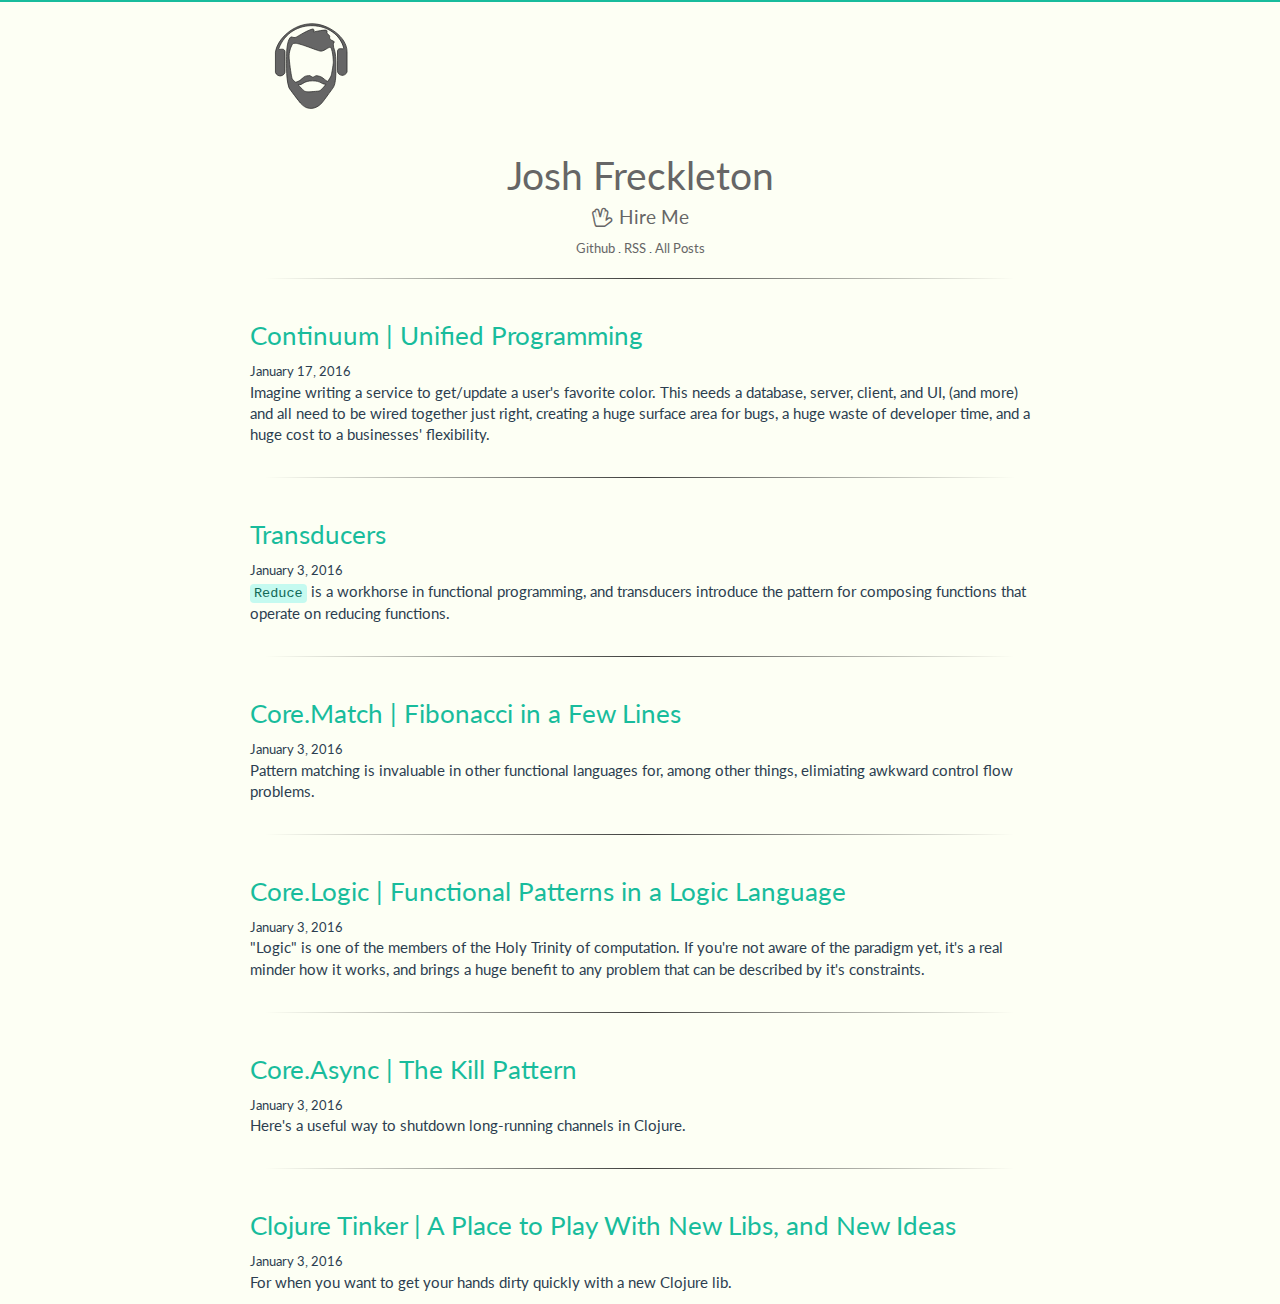
==== index.html @ 860379f9 "based on commit: 589184b" ====
<?xml version="1.0" encoding="UTF-8" ?>
<!DOCTYPE html PUBLIC "-//W3C//DTD XHTML 1.0 Strict//EN" "http://www.w3.org/TR/xhtml1/DTD/xhtml1-strict.dtd">
<html xmlns="http://www.w3.org/1999/xhtml" xml:lang="en" lang="en">
    <head>
        <meta http-equiv="Content-Type" content="text/html; charset=UTF-8" />
        <title>Home | The Gentleman Programmer</title>
        <link rel="shortcut icon" href="./img/favicon.ico" />

        <!------ Bootstrap ----->
        
        <!-- <link href="https://maxcdn.bootstrapcdn.com/bootstrap/3.3.7/css/bootstrap.min.css"
             rel="stylesheet"
             integrity="sha384-BVYiiSIFeK1dGmJRAkycuHAHRg32OmUcww7on3RYdg4Va+PmSTsz/K68vbdEjh4u"
             crossorigin="anonymous">
             <script src="https://maxcdn.bootstrapcdn.com/bootstrap/3.3.7/js/bootstrap.min.js"
             integrity="sha384-Tc5IQib027qvyjSMfHjOMaLkfuWVxZxUPnCJA7l2mCWNIpG9mGCD8wGNIcPD7Txa"
             crossorigin="anonymous"></script>
           -->
        
        <!-- theme from: https://bootswatch.com/ -->
        <link rel="stylesheet" type="text/css" href="./css/bootstrap.css" />

        
        <!------ FontAwesome ----->
        <link href="https://maxcdn.bootstrapcdn.com/font-awesome/4.7.0/css/font-awesome.min.css" rel="stylesheet" integrity="sha384-wvfXpqpZZVQGK6TAh5PVlGOfQNHSoD2xbE+QkPxCAFlNEevoEH3Sl0sibVcOQVnN" crossorigin="anonymous">

        <!-- My CSS -->
        <link rel="stylesheet" type="text/css" href="./css/syntax.css" />
        <link rel="stylesheet" type="text/css" href="./css/default.css" />

        <!-- Google Analytics -->
        <script>
         (function(i,s,o,g,r,a,m){i['GoogleAnalyticsObject']=r;i[r]=i[r]||function(){
            (i[r].q=i[r].q||[]).push(arguments)},i[r].l=1*new Date();a=s.createElement(o),
                                  m=s.getElementsByTagName(o)[0];a.async=1;a.src=g;m.parentNode.insertBefore(a,m)
         })(window,document,'script','https://www.google-analytics.com/analytics.js','ga');

         ga('create', 'UA-91639900-1', 'auto');
         ga('send', 'pageview');

        </script>
    </head>
    
    <body>

        <div class="banner"></div>
<br />
<div class="container">
    <div class="row">
        <div class="col-xs-8 col-xs-offset-2">

            <!-- NOTE: edit colors directly in the svg's style tag -->
            <a href="./">
                <img class="beard" type="image/svg+xml" src="./img/beard.svg" />
            </a>
        </div>
    </div>
</div>
<br />




        <div class="container">
            <div class="row">
                <div class="col-xs-8 col-xs-offset-2">
                    <div id="content">
                        <h1 class="text-center">
    <a class="head-title head-color" href="./hire">
        Josh Freckleton
    </a>
</h1>

<ul class="no-bullet">
    
    <li>
        <h4 class="text-center">
            <a href="./hire/" class="head-color">
                <i class="fa fa-hand-spock-o"></i>
                Hire Me
            </a>
        </h4>
    </li>
    
</ul>
<small>
    <p class="text-center">
        <a class="head-color" href="https://github.com/freckletonj">Github</a>
        .
        <a class="head-color" href>RSS</a>
        .
        <a class="head-color" href="./archive">All Posts</a>
    </p>
</small>


<ul class="no-bullet">
    
    <hr class="style">
    <li>
        <div class="row">
            <h3>
                <a href="./posts/2016-01-17-continuum/">
                    Continuum | Unified Programming
                </a>
            </h3>
            <small>January 17, 2016</small>
            <p>Imagine writing a service to get/update a user's favorite color. This needs a database, server, client, and UI, (and more) and all need to be wired together just right, creating a huge surface area for bugs, a huge waste of developer time, and a huge cost to a businesses' flexibility.</p>
        </div>
    </li>
    
    <hr class="style">
    <li>
        <div class="row">
            <h3>
                <a href="./posts/2016-01-03-transducers/">
                    Transducers
                </a>
            </h3>
            <small>January  3, 2016</small>
            <p><code>Reduce</code> is a workhorse in functional programming, and transducers introduce the pattern for composing functions that operate on reducing functions.</p>
        </div>
    </li>
    
    <hr class="style">
    <li>
        <div class="row">
            <h3>
                <a href="./posts/2016-01-03-core-match/">
                    Core.Match | Fibonacci in a Few Lines
                </a>
            </h3>
            <small>January  3, 2016</small>
            <p>Pattern matching is invaluable in other functional languages for, among other things, elimiating awkward control flow problems.</p>
        </div>
    </li>
    
    <hr class="style">
    <li>
        <div class="row">
            <h3>
                <a href="./posts/2016-01-03-core-logic-functional-patterns/">
                    Core.Logic | Functional Patterns in a Logic Language
                </a>
            </h3>
            <small>January  3, 2016</small>
            <p>"Logic" is one of the members of the Holy Trinity of computation. If you're not aware of the paradigm yet, it's a real minder how it works, and brings a huge benefit to any problem that can be described by it's constraints.</p>
        </div>
    </li>
    
    <hr class="style">
    <li>
        <div class="row">
            <h3>
                <a href="./posts/2016-01-03-core-async-kill-pattern/">
                    Core.Async | The Kill Pattern
                </a>
            </h3>
            <small>January  3, 2016</small>
            <p>Here's a useful way to shutdown long-running channels in Clojure.</p>
        </div>
    </li>
    
    <hr class="style">
    <li>
        <div class="row">
            <h3>
                <a href="./posts/2016-01-03-clojure-tinker/">
                    Clojure Tinker | A Place to Play With New Libs, and New Ideas
                </a>
            </h3>
            <small>January  3, 2016</small>
            <p>For when you want to get your hands dirty quickly with a new Clojure lib.</p>
        </div>
    </li>
    
</ul>



                    </div>
                </div>
            </div>
        </div>

    </body>
</html>
---- css/syntax.css ----
table.sourceCode, tr.sourceCode, td.lineNumbers, td.sourceCode, table.sourceCode pre{margin:0;padding:0;border:0;vertical-align:baseline;border:none}td.lineNumbers{border-right:1px solid #AAAAAA;text-align:right;color:#AAAAAA;padding-right:5px;padding-left:5px}td.sourceCode{padding-left:5px}.sourceCode span.kw{color:#007020;font-weight:bold}.sourceCode span.dt{color:#902000}.sourceCode span.dv{color:#40a070}.sourceCode span.bn{color:#40a070}.sourceCode span.fl{color:#40a070}.sourceCode span.ch{color:#4070a0}.sourceCode span.st{color:#4070a0}.sourceCode span.co{color:#60a0b0;font-style:italic}.sourceCode span.ot{color:#007020}.sourceCode span.al{color:red;font-weight:bold}.sourceCode span.fu{color:#06287e}.sourceCode span.re{}.sourceCode span.er{color:red;font-weight:bold}
---- css/default.css ----
body{background-color:#fdfff4}.head-title{text-decoration:none}.head-title:hover{text-decoration:none}.head-color{color:#666}.head-color:visited{color:#666}.head-color:hover{color:#999}.head-color:active{color:#666}div.banner{position:absolute;top:0;left:0;background-color:#18bc9c;width:100%;height:2px}.no-bullet{list-style-type:none;padding:0;margin:0}hr.style{border:0;height:1px;background-image:linear-gradient(to right, rgba(0, 0, 0, 0), rgba(0, 0, 0, 0.75), rgba(0, 0, 0, 0))}code{background-color:#C5FAF0;color:#116957}a:visited{color:#82E0CE}table a:not(.btn){text-decoration:none}.beard{max-height:90px}
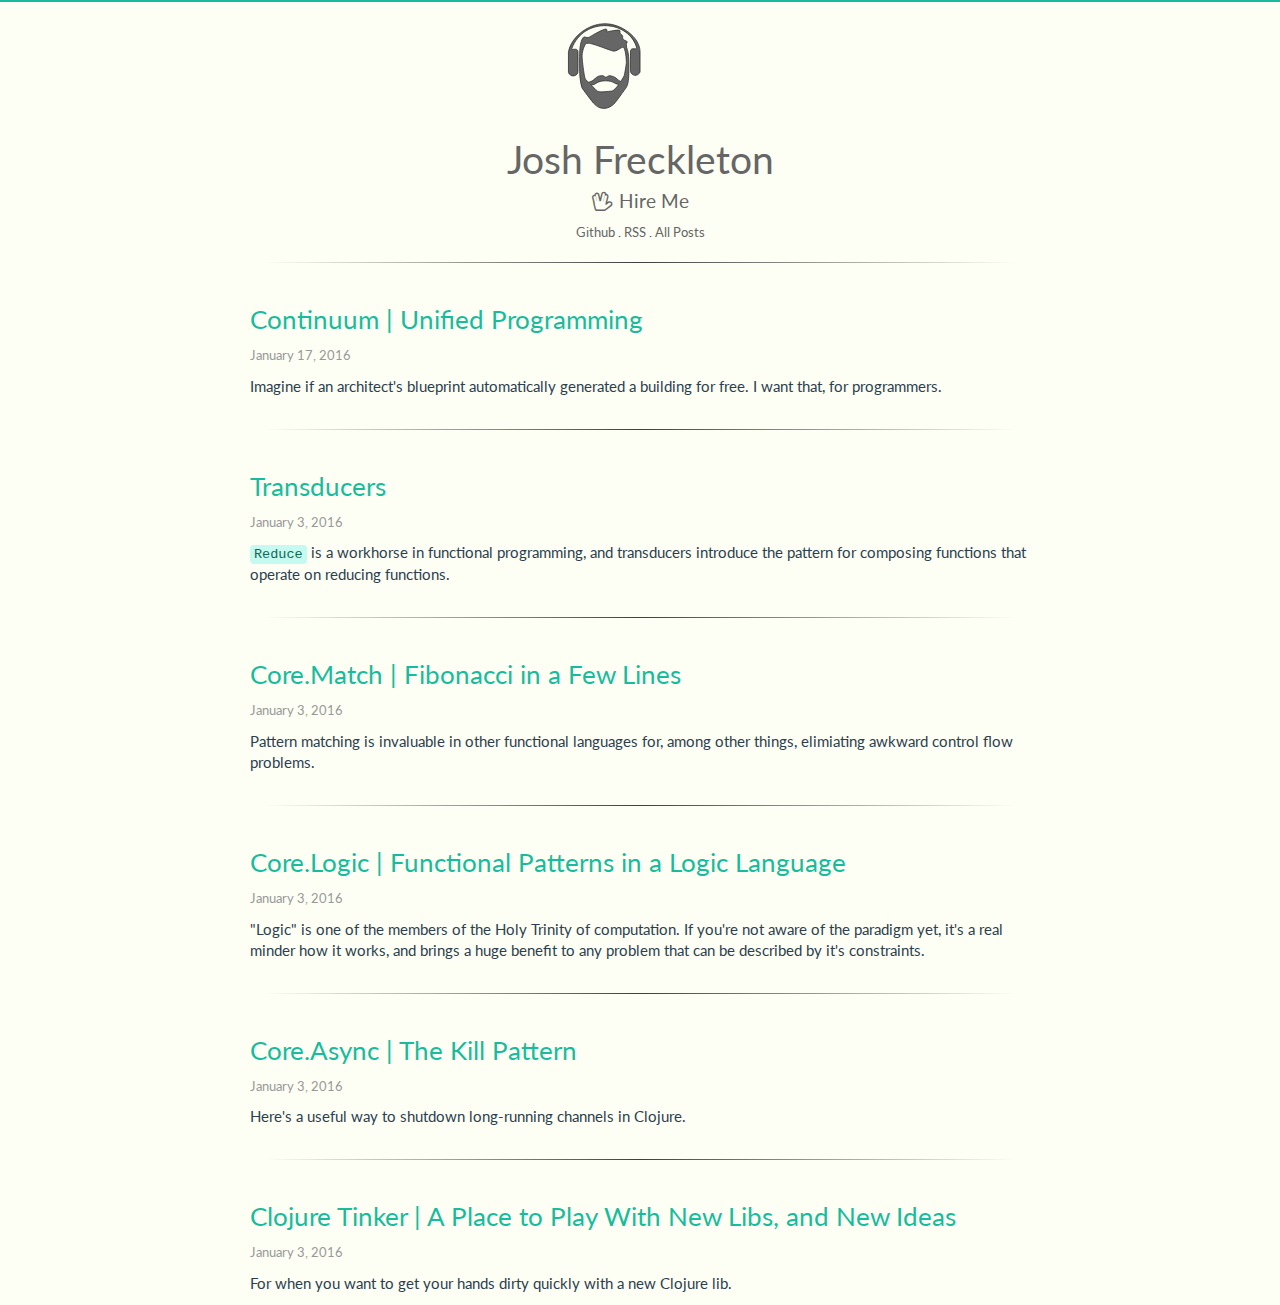
==== commit 71560062: "based on commit: 235a6d3" ====
--- a/index.html
+++ b/index.html
@@ -47,16 +47,36 @@
 <br />
 <div class="container">
     <div class="row">
-        <div class="col-xs-8 col-xs-offset-2">
-
-            <!-- NOTE: edit colors directly in the svg's style tag -->
-            <a href="./">
-                <img class="beard" type="image/svg+xml" src="./img/beard.svg" />
-            </a>
+        <div class="col-xs-2 col-xs-offset-5">
+            <svg class="beard" xmlns="http://www.w3.org/2000/svg" preserveAspectRatio="xMidYMid meet" viewBox="0 0 640 640">
+                <style type="text/css">
+                 .headphones {
+                     fill: #666;
+                     stroke: #222;
+                     stroke-width: 5;
+                 }
+
+                 .face {
+                     fill: #666;
+                     stroke: #222;
+                     stroke-width: 5;
+                 }
+
+                </style>
+                <defs><path d="M333.2 68.7L333.6 68.8 333.9 68.8 334.3 68.9 334.6 69 335 69 335.3 69.1 335.7 69.3 336 69.4 336.3 69.5 336.6 69.7 336.9 69.9 337.2 70 337.6 70.2 337.8 70.4 338.1 70.6 338.4 70.9 338.7 71.1 338.9 71.4 339.2 71.6 339.4 71.9 339.7 72.2 339.9 72.5 340.1 72.8 340.3 73.1 340.5 73.4 340.7 73.7 340.9 74.1 341 74.4 341.2 74.8 341.3 75.1 341.4 75.5 341.5 75.9 341.6 76.2 341.7 76.6 341.8 77 341.8 77.3 341.9 77.7 341.9 78.1 341.9 78.4 341.9 78.8 341.9 79.2 341.8 79.5 341.8 79.9 341.7 80.3 341.6 80.6 341.5 81 341.5 81.3 341.3 81.7 341.2 82 341.1 82.4 340.9 82.7 340.8 83 340.6 83.4 340.4 83.7 340.2 84 340 84.3 339.8 84.6 339.5 84.9 339.3 85.1 339 85.4 338.8 85.7 338.5 85.9 338.2 86.2 337.5 86.8 337 87.3 336.9 87.7 337.1 88 337.5 88.2 338.3 88.3 339.2 88.3 340.5 88.2 341.9 88 343.6 87.8 345.5 87.5 347.6 87.1 349.9 86.7 352.4 86.2 355.1 85.7 357.9 85.1 360.9 84.5 364 83.9 367.2 83.3 370.6 82.6 374.1 82 377.6 81.3 381.3 80.7 385 80.1 388.8 79.5 392.6 78.9 396.5 78.4 400.4 77.9 404.3 77.4 408.3 77 412.2 76.7 416.2 76.4 420.1 76.2 423.9 76 427.7 76 428.1 76 428.4 76.1 428.7 76.3 429.1 76.5 429.4 76.8 429.8 77.1 430.1 77.4 430.5 77.8 430.8 78.3 431.2 78.8 431.5 79.3 431.8 79.8 432.2 80.4 432.5 81 432.8 81.6 433.1 82.2 433.4 82.9 433.6 83.5 433.9 84.1 434.1 84.8 434.3 85.4 434.5 86.1 434.7 86.7 434.8 87.4 434.9 88 435 88.6 435.1 89.1 435.1 89.7 435.2 90.2 435.1 90.7 435.1 91.1 435 91.5 434.9 91.9 434.7 92.2 434.5 92.5 433.9 93.2 433.5 94 433.2 94.8 433.1 95.5 433.2 96.3 433.4 97.1 433.8 97.9 434.3 98.6 434.8 99.4 435.5 100.2 436.3 101.1 437.1 101.9 438 102.7 439 103.6 440 104.5 441.1 105.3 442.1 106.3 443.2 107.2 444.3 108.1 445.3 109.1 446.4 110.1 447.4 111.2 448.3 112.2 449.2 113.3 450.1 114.4 450.8 115.6 451.5 116.8 452 118 452.5 119.3 452.8 120.6 453 121.9 453 123.3 452.9 124.7 452.6 126.2 452.2 127.7 451.7 129.2 451.5 130.7 451.6 132.2 451.8 133.6 452.2 135 452.8 136.4 453.6 137.7 454.5 139 455.5 140.3 456.7 141.5 458 142.7 459.4 143.9 460.9 145 462.4 146.1 464 147.2 465.6 148.3 467.3 149.3 469 150.2 470.7 151.1 472.3 152 474 152.9 475.6 153.7 477.1 154.5 478.6 155.2 480 155.9 481.3 156.6 482.5 157.2 483.6 157.8 484.5 158.4 485.3 158.9 485.9 159.4 486.4 159.8 486.7 160.2 486.7 160.6 486.5 160.9 485.7 161.8 485 162.7 484.3 163.6 483.6 164.5 482.9 165.5 482.3 166.5 481.7 167.5 481.1 168.5 480.6 169.5 480.1 170.5 479.6 171.6 479.2 172.7 478.8 173.7 478.5 174.8 478.1 175.9 477.9 177 477.6 178.2 477.4 179.3 477.2 180.4 477.1 181.6 477 182.7 476.9 183.8 476.9 185 476.9 186.1 476.9 187.3 477 188.4 477.1 189.6 477.2 190.7 477.4 191.9 477.7 193 477.9 194.2 478.2 195.3 478.6 196.4 478.9 197.5 479.4 198.6 480.4 201.2 481.3 203.8 482.3 206.3 483.1 208.8 484 211.4 484.8 213.9 485.6 216.4 486.3 218.9 487 221.4 487.7 223.9 488.3 226.4 488.9 228.9 489.5 231.5 490 234 490.5 236.6 491 239.2 491.5 241.8 491.9 244.5 492.3 247.2 492.7 249.9 493.1 252.7 493.4 255.5 493.7 258.3 494 261.2 494.3 264.2 494.6 267.2 494.8 270.2 495 273.4 495.2 276.6 495.4 279.8 495.6 283.1 495.8 286.5 496 290 496.1 293.6 496.2 297.2 496.4 300.8 496.5 304.2 496.6 307.5 496.7 310.6 496.8 313.6 496.9 316.5 497 319.3 497.1 322 497.1 324.6 497.2 327.1 497.2 329.6 497.3 332 497.3 334.4 497.3 336.7 497.3 339.1 497.4 341.4 497.4 343.8 497.4 346.2 497.4 348.6 497.3 351.1 497.3 353.6 497.3 356.2 497.3 358.9 497.2 361.7 497.2 364.6 497.1 367.6 497.1 370.8 497 374.1 497 377.5 496.9 381.1 496.8 384.9 496.7 388.9 496.7 393.1 496.6 397.5 496.5 402.1 496.4 406.7 496.3 411.2 496.1 415.5 496 419.7 495.8 423.7 495.6 427.6 495.4 431.3 495.2 434.9 494.9 438.3 494.7 441.6 494.4 444.8 494.1 447.8 493.7 450.7 493.4 453.5 493 456.2 492.6 458.8 492.2 461.2 491.8 463.6 491.3 465.9 490.8 468 490.3 470.1 489.8 472.1 489.3 474 488.7 475.9 488.1 477.6 487.5 479.3 486.8 480.9 486.1 482.5 485.4 484 484.7 485.4 483.9 486.8 483.2 488.1 482.3 489.4 481.5 490.7 480.6 491.9 411.6 586.8 409.8 589.3 407.8 591.8 405.9 594.1 403.8 596.5 401.7 598.7 399.6 600.9 397.4 603 395.1 605.1 392.8 607.1 390.5 609 388.1 610.9 385.6 612.7 383.2 614.4 380.6 616.1 378.1 617.7 375.5 619.2 372.8 620.7 370.2 622.1 367.5 623.4 364.7 624.6 361.9 625.8 359.1 626.9 356.3 627.9 353.5 628.8 350.6 629.7 347.7 630.5 344.8 631.2 341.8 631.8 338.9 632.3 335.9 632.8 332.9 633.2 329.9 633.5 326.9 633.7 323.9 633.8 320.8 633.8 317.8 633.8 314.8 633.7 311.7 633.5 308.7 633.2 305.7 632.8 302.8 632.3 299.8 631.8 296.9 631.2 293.9 630.5 291 629.7 288.2 628.8 285.3 627.9 282.5 626.9 279.7 625.8 276.9 624.6 274.2 623.4 271.5 622.1 268.8 620.7 266.2 619.2 263.6 617.7 261 616.1 258.5 614.4 256 612.7 253.6 610.9 251.2 609 248.8 607.1 246.5 605.1 244.3 603 242.1 600.9 239.9 598.7 237.8 596.5 235.8 594.1 233.8 591.8 231.9 589.3 230 586.8 161 491.9 160.1 490.7 159.3 489.4 158.4 488.2 157.6 486.9 156.8 485.6 156 484.2 155.3 482.9 154.6 481.6 153.9 480.2 153.2 478.8 152.6 477.4 152 476 151.4 474.6 150.8 473.2 150.3 471.8 149.8 470.3 149.3 468.9 148.8 467.4 148.4 466 148 464.5 147.6 463 147.3 461.5 146.9 460 146.6 458.5 146.4 457 146.1 455.5 145.9 454 145.7 452.4 145.5 450.9 145.4 449.4 145.3 447.8 145.2 446.3 145.2 444.7 145.1 443.2 145.2 441.6 145.2 266.9 145.2 263.8 145.2 260.6 145.2 257.3 145.3 253.8 145.4 250.2 145.5 246.6 145.6 242.8 145.7 239 145.9 235 146.1 231 146.3 227 146.6 222.9 146.9 218.8 147.2 214.7 147.6 210.5 148 206.3 148.5 202.1 149 198 149.5 193.8 150.1 189.7 150.7 185.6 151.4 181.5 152.1 177.5 152.9 173.6 153.8 169.8 154.7 166 155.6 162.3 156.6 158.7 157.7 155.2 158.8 151.9 160.1 148.6 161.3 145.5 162.7 142.6 164.1 139.8 165.6 137.1 167 134.7 168.4 132.6 169.8 130.8 171.1 129.3 172.4 128 173.6 126.9 174.8 126 176 125.4 177.1 124.9 178.3 124.6 179.4 124.4 180.5 124.4 181.6 124.5 182.7 124.7 183.9 125 185 125.4 186.2 125.8 187.4 126.3 188.6 126.8 189.9 127.3 191.2 127.8 192.6 128.2 194 128.7 195.5 129 197 129.4 198.6 129.6 200.3 129.7 202.1 129.7 203.9 129.6 205.8 129.4 207.9 129 210 128.4 212.3 127.6 214.6 126.6 217.1 125.3 218.1 124.8 219.3 124.1 220.8 123.2 222.5 122.2 224.4 121 226.5 119.7 228.9 118.3 231.4 116.8 234.2 115.1 237 113.4 240.1 111.5 243.3 109.6 246.6 107.7 250.1 105.6 253.7 103.6 257.3 101.5 261.1 99.3 264.9 97.2 268.8 95.1 272.8 92.9 276.8 90.8 280.8 88.7 284.8 86.7 288.9 84.7 292.9 82.8 297 80.9 301 79.1 305 77.4 308.9 75.8 312.7 74.3 316.5 72.9 320.2 71.7 323.8 70.6 327.3 69.7 330.7 68.9 331 68.8 331.4 68.8 331.8 68.7 332.1 68.7 332.5 68.7 332.9 68.7 333.2 68.7ZM194.4 172.1L190.7 173.9 188.1 176.6 186.2 179.8 184.4 183.1 182.7 186.4 181 189.8 179.5 193.1 178 196.5 176.5 200 175.2 203.4 173.9 206.9 172.7 210.5 171.5 214 170.5 217.6 169.5 221.2 168.6 224.8 167.8 228.5 167 232.1 166.3 235.8 165.7 239.5 165.2 243.2 164.8 246.9 164.4 250.7 164.1 254.4 163.9 258.2 163.8 262 163.8 265.7 163.8 268.4 164.1 272 164.4 276.6 164.9 282 165.4 288.1 166.1 294.8 166.9 302.1 167.8 309.9 168.7 318.1 169.7 326.5 170.8 335.2 171.9 343.9 173.1 352.7 174.3 361.3 175.5 369.9 176.7 378.1 178 386 179.2 393.5 180.5 400.4 181.7 406.8 182.9 412.4 184 417.2 185.1 421.1 186.2 424.1 187.2 425.9 188.3 427.3 189.8 429.1 191.9 431.3 194.3 433.8 197.1 436.6 200.2 439.7 203.5 443 207.1 446.5 210.9 450.2 214.9 454.1 218.9 458 223 462 227.1 465.9 231.3 469.9 235.3 473.8 239.2 477.7 243 481.4 246.6 484.9 250 488.2 253.1 491.3 255.9 494.1 258.3 496.7 260.3 498.8 261.9 500.6 263 502 265.3 504.7 268 507.1 271.1 509.2 274.5 510.9 278.2 512.3 282.2 513.5 286.4 514.4 290.8 515 295.5 515.4 300.2 515.7 305.1 515.8 310.1 515.7 315.2 515.5 320.3 515.1 325.4 514.7 330.5 514.3 335.6 513.8 340.5 513.2 345.4 512.7 350.2 512.2 354.8 511.7 359.2 511.3 363.4 511 367.4 510.8 371.1 510.8 374.8 510.3 378.6 509.1 382.6 507.1 386.7 504.4 390.9 501.2 395.2 497.3 399.6 493.1 404 488.3 408.4 483.3 412.8 478 417.1 472.4 421.3 466.7 425.5 461 429.5 455.2 433.4 449.4 437.1 443.8 440.7 438.4 444 433.3 447 428.4 449.8 424 452.3 420 454.4 416.5 456.2 413.6 457.7 411.3 458.7 409.8 459.6 408.2 460.6 405.9 461.6 402.9 462.6 399.5 463.7 395.5 464.7 391.1 465.7 386.4 466.8 381.4 467.8 376.1 468.8 370.7 469.7 365.2 470.7 359.6 471.6 354 472.4 348.6 473.3 343.2 474 338.1 474.7 333.3 475.4 328.8 476 324.6 476.5 321 476.9 317.9 477.3 315.3 477.5 313.4 477.7 312.2 477.7 311.8 477.7 305.3 477.6 298.9 477.4 292.7 477.1 286.8 476.8 281.1 476.4 275.5 475.9 270.2 475.4 265 474.9 260.1 474.2 255.3 473.6 250.8 472.9 246.4 472.2 242.2 471.4 238.1 470.6 234.3 469.8 230.6 469 227.1 468.1 223.8 467.3 220.6 466.4 217.6 465.5 214.7 464.6 212.1 463.7 209.5 462.9 207.1 462 204.9 460.9 202.8 459.6 201.2 458 200.2 456.1 199.7 454 199.6 451.8 200 449.3 200.7 446.7 201.7 443.9 203 440.9 204.5 437.8 206.2 434.6 208.1 431.3 210 427.9 212.1 424.5 214.2 420.9 216.2 417.3 218.2 413.7 220.1 410.1 221.9 406.5 223.5 402.8 224.9 399.2 225.9 395.7 226.7 392.2 227.2 388.7 227.2 384.7 226.7 379.6 225.5 373.5 223.8 366.4 221.6 358.5 218.9 349.9 215.8 340.7 212.4 331 208.8 320.8 205.1 310.4 201.2 299.8 197.2 289.1 193.4 278.4 189.6 267.8 186 257.4 182.6 247.3 179.5 237.7 176.8 228.5 174.5 220.1 172.7 212.3 171.6 205.4 171 199.4 171.2 194.4 172.1Z"></path><path d="M203.5 458.8C218.2 470 245 469.2 259.7 458 294.9 431 365.5 431 400.8 458 408.1 463.6 454.9 464.4 462.2 458.8 476.9 447.6 441.6 446.5 427 435.3 399.7 414.5 394.5 404.2 356.4 400 351.9 399.5 337.2 412 332.9 411.8 329.5 411.6 312.6 400 309.4 400 267.8 400.5 270.4 411.1 238.8 435.3 224.1 446.5 188.8 447.6 203.5 458.8Z"></path><path d="M102.5 220C121.3 220 136.5 235.2 136.5 253.9 136.5 287.6 136.5 354.7 136.5 388.4 136.5 407.2 121.3 422.4 102.5 422.4 94.1 422.4 102.8 422.4 94.4 422.4 75.7 422.4 60.5 407.2 60.5 388.4 60.5 354.7 60.5 287.6 60.5 253.9 60.5 235.2 75.7 220 94.4 220 102.8 220 94.1 220 102.5 220Z"></path><path d="M545.6 205.7C564.4 205.7 579.6 220.8 579.6 239.6 579.6 273.3 579.6 340.4 579.6 374.1 579.6 392.8 564.4 408 545.6 408 537.2 408 545.9 408 537.5 408 518.7 408 503.5 392.8 503.5 374.1 503.5 340.4 503.5 273.3 503.5 239.6 503.5 220.8 518.7 205.7 537.5 205.7 545.9 205.7 537.2 205.7 545.6 205.7Z"></path><path d="M114.2 245.1C142 96.6 212.9 23.3 326.7 25.1 440.6 27 510.5 95.6 536.5 231 542.5 234.7 546.3 236.9 547.8 237.8 551.1 239.8 555.2 237 554.5 233.2 526.5 82.3 450.5 6.6 326.7 6.2 199 5.7 121.2 87.9 93.2 252.7L114.2 245.1Z"></path><path d="M442 117.5L442.3 117.5 442.7 117.5 443 117.6 443.4 117.7 443.7 117.8 444.1 117.9 444.4 118 444.7 118.1 445.1 118.3 445.4 118.4 445.7 118.6 446 118.8 446.3 119 446.6 119.2 446.9 119.4 447.2 119.6 447.4 119.8 447.7 120.1 448 120.4 448.2 120.6 448.4 120.9 448.7 121.2 448.9 121.5 449.1 121.8 449.3 122.1 449.5 122.5 449.6 122.8 449.8 123.1 449.9 123.5 450.1 123.9 450.2 124.2 450.3 124.6 450.4 125 450.5 125.3 450.5 125.7 450.6 126.1 450.6 126.4 450.6 126.8 450.6 127.2 450.6 127.5 450.6 127.9 450.6 128.3 450.5 128.6 450.5 129 450.4 129.4 450.3 129.7 450.2 130.1 450.1 130.4 450 130.8 449.8 131.1 449.7 131.4 449.5 131.8 449.3 132.1 449.2 132.4 449 132.7 448.7 133 448.5 133.3 448.3 133.6 448 133.9 447.8 134.1 447.5 134.4 447.2 134.7 446.9 134.9 446.2 135.5 445.8 136.1 445.7 136.5 445.8 136.8 446.3 137 447 137 448 137 449.2 136.9 450.7 136.8 452.4 136.5 454.3 136.2 456.4 135.8 458.7 135.4 461.2 134.9 463.8 134.4 466.7 133.8 469.6 133.2 472.8 132.6 476 132 479.4 131.4 482.8 130.7 486.4 130.1 490 129.4 493.8 128.8 497.5 128.2 501.4 127.6 505.3 127.1 509.2 126.6 513.1 126.1 517 125.7 521 125.4 524.9 125.1 528.8 124.9 532.7 124.8 536.5 124.7 536.8 124.8 537.1 124.9 537.5 125 537.8 125.2 538.2 125.5 538.5 125.8 538.9 126.2 539.2 126.6 539.6 127 539.9 127.5 540.3 128 540.6 128.6 540.9 129.1 541.2 129.7 541.5 130.3 541.8 130.9 542.1 131.6 542.4 132.2 542.6 132.9 542.9 133.5 543.1 134.2 543.3 134.8 543.4 135.5 543.6 136.1 543.7 136.7 543.8 137.3 543.9 137.9 543.9 138.4 543.9 138.9 543.9 139.4 543.8 139.8 543.7 140.2 543.6 140.6 543.4 140.9 543.2 141.2 542.6 142 542.2 142.7 542 143.5 541.9 144.3 542 145 542.2 145.8 542.5 146.6 543 147.4 543.6 148.2 544.3 149 545 149.8 545.9 150.6 546.8 151.5 547.8 152.3 548.8 153.2 549.8 154.1 550.9 155 552 155.9 553 156.9 554.1 157.9 555.1 158.9 556.1 159.9 557.1 161 558 162 558.8 163.2 559.6 164.3 560.2 165.5 560.8 166.7 561.2 168 561.6 169.3 561.8 170.6 561.8 172 561.7 173.4 561.4 174.9 560.9 176.4 560.5 178 560.3 179.5 560.3 180.9 560.5 182.3 561 183.7 561.6 185.1 562.3 186.5 563.2 187.8 564.3 189 565.5 190.3 566.8 191.5 568.2 192.6 569.6 193.8 571.2 194.9 572.8 196 574.4 197 576.1 198 577.7 198.9 579.4 199.9 581.1 200.8 582.7 201.6 584.3 202.4 585.9 203.2 587.4 204 588.8 204.7 590.1 205.4 591.3 206 592.3 206.6 593.3 207.1 594.1 207.6 594.7 208.1 595.1 208.6 595.4 209 595.5 209.3 595.3 209.6 594.5 210.5 593.7 211.4 593 212.3 592.3 213.3 591.6 214.2 591 215.2 590.4 216.2 589.9 217.2 589.3 218.2 588.8 219.3 588.4 220.3 588 221.4 587.6 222.5 587.2 223.6 586.9 224.7 586.6 225.8 586.4 226.9 586.1 228 586 229.2 585.8 230.3 585.7 231.4 585.6 232.6 585.6 233.7 585.6 234.9 585.6 236 585.7 237.2 585.8 238.3 586 239.5 586.2 240.6 586.4 241.8 586.7 242.9 587 244 587.3 245.1 587.7 246.3 588.1 247.4 589.1 249.9 590.1 252.5 591 255 591.9 257.6 592.7 260.1 593.5 262.6 594.3 265.1 595 267.6 595.7 270.1 596.4 272.6 597.1 275.1 597.7 277.7 598.2 280.2 598.8 282.8 599.3 285.3 599.8 287.9 600.2 290.6 600.7 293.2 601.1 295.9 601.4 298.6 601.8 301.4 602.1 304.2 602.5 307.1 602.8 310 603 312.9 603.3 315.9 603.5 319 603.8 322.1 604 325.3 604.2 328.5 604.4 331.9 604.5 335.3 604.7 338.7 604.9 342.3 605 345.9 605.1 349.5 605.2 352.9 605.4 356.2 605.5 359.4 605.6 362.4 605.7 365.2 605.7 368 605.8 370.7 605.9 373.3 605.9 375.8 606 378.3 606 380.7 606.1 383.1 606.1 385.5 606.1 387.8 606.1 390.2 606.1 392.5 606.1 394.9 606.1 397.4 606.1 399.8 606.1 402.4 606 405 606 407.7 606 410.5 605.9 413.3 605.9 416.4 605.8 419.5 605.8 422.8 605.7 426.2 605.6 429.8 605.6 433.6 605.5 437.6 605.4 441.8 605.3 446.2 605.2 450.8 605.1 455.5 605 459.9 604.9 464.3 604.7 468.4 604.6 472.4 604.4 476.3 604.2 480 603.9 483.6 603.7 487 603.4 490.3 603.1 493.5 602.8 496.5 602.5 499.5 602.1 502.3 601.8 504.9 601.4 507.5 601 510 600.5 512.3 600.1 514.6 599.6 516.8 599.1 518.9 598.6 520.9 598 522.8 597.4 524.6 596.8 526.4 596.2 528 595.6 529.7 594.9 531.2 594.2 532.7 593.4 534.1 592.7 535.5 591.9 536.9 591.1 538.2 590.3 539.4 589.4 540.7 520.4 635.6 518.5 638.1 516.6 640.5 514.6 642.9 512.6 645.2 510.5 647.4 508.3 649.6 506.1 651.8 503.9 653.8 501.6 655.8 499.2 657.8 496.8 659.6 494.4 661.4 491.9 663.2 489.4 664.8 486.8 666.4 484.2 668 481.6 669.4 478.9 670.8 476.2 672.1 473.5 673.3 470.7 674.5 467.9 675.6 465.1 676.6 462.2 677.5 459.3 678.4 456.4 679.2 453.5 679.9 450.6 680.5 447.6 681.1 444.6 681.5 441.7 681.9 438.6 682.2 435.6 682.4 432.6 682.5 429.6 682.6 426.5 682.5 423.5 682.4 420.5 682.2 417.5 681.9 414.5 681.5 411.5 681.1 408.6 680.5 405.6 679.9 402.7 679.2 399.8 678.4 396.9 677.5 394.1 676.6 391.2 675.6 388.4 674.5 385.7 673.3 382.9 672.1 380.2 670.8 377.6 669.4 374.9 668 372.3 666.4 369.7 664.8 367.2 663.2 364.7 661.4 362.3 659.6 359.9 657.8 357.6 655.8 355.3 653.8 353 651.8 350.8 649.6 348.7 647.4 346.6 645.2 344.5 642.9 342.5 640.5 340.6 638.1 338.7 635.6 269.7 540.7 268.9 539.4 268 538.2 267.2 536.9 266.4 535.6 265.6 534.3 264.8 533 264.1 531.6 263.3 530.3 262.7 528.9 262 527.6 261.4 526.2 260.7 524.8 260.1 523.4 259.6 521.9 259 520.5 258.5 519.1 258 517.6 257.6 516.2 257.2 514.7 256.7 513.2 256.4 511.7 256 510.2 255.7 508.7 255.4 507.2 255.1 505.7 254.9 504.2 254.6 502.7 254.5 501.2 254.3 499.6 254.2 498.1 254.1 496.6 254 495 253.9 493.5 253.9 491.9 253.9 490.4 253.9 315.7 253.9 312.6 253.9 309.4 254 306 254 302.5 254.1 299 254.2 295.3 254.3 291.5 254.5 287.7 254.6 283.8 254.8 279.8 255.1 275.7 255.3 271.7 255.6 267.5 256 263.4 256.3 259.2 256.8 255 257.2 250.9 257.7 246.7 258.2 242.5 258.8 238.4 259.5 234.3 260.1 230.3 260.9 226.3 261.7 222.4 262.5 218.5 263.4 214.7 264.4 211 265.4 207.4 266.5 204 267.6 200.6 268.8 197.4 270.1 194.3 271.4 191.3 272.8 188.5 274.3 185.8 275.8 183.5 277.2 181.4 278.6 179.6 279.9 178 281.1 176.7 282.4 175.6 283.6 174.8 284.7 174.1 285.9 173.6 287 173.3 288.1 173.2 289.3 173.2 290.4 173.3 291.5 173.5 292.6 173.7 293.8 174.1 295 174.5 296.2 175 297.4 175.5 298.6 176 300 176.5 301.3 177 302.7 177.4 304.2 177.8 305.7 178.1 307.4 178.3 309 178.5 310.8 178.5 312.7 178.4 314.6 178.1 316.6 177.7 318.8 177.1 321 176.3 323.4 175.3 325.9 174.1 326.8 173.5 328 172.8 329.5 172 331.2 171 333.1 169.8 335.3 168.5 337.6 167 340.2 165.5 342.9 163.8 345.8 162.1 348.8 160.3 352 158.4 355.4 156.4 358.8 154.4 362.4 152.3 366.1 150.2 369.8 148.1 373.7 145.9 377.6 143.8 381.5 141.7 385.5 139.6 389.5 137.5 393.6 135.4 397.6 133.4 401.7 131.5 405.7 129.6 409.7 127.8 413.7 126.1 417.6 124.5 421.5 123.1 425.3 121.7 429 120.4 432.6 119.4 436.1 118.4 439.4 117.6 439.8 117.6 440.2 117.5 440.5 117.5 440.9 117.4 441.2 117.4 441.6 117.4 442 117.5ZM303.2 220.8L299.4 222.6 296.9 225.3 295 228.6 293.2 231.8 291.4 235.1 289.8 238.5 288.2 241.9 286.7 245.3 285.3 248.7 283.9 252.2 282.6 255.7 281.4 259.2 280.3 262.8 279.2 266.3 278.2 269.9 277.3 273.6 276.5 277.2 275.8 280.9 275.1 284.5 274.5 288.2 274 291.9 273.5 295.7 273.2 299.4 272.9 303.2 272.7 306.9 272.6 310.7 272.5 314.5 272.6 317.1 272.8 320.8 273.2 325.3 273.6 330.7 274.2 336.8 274.9 343.6 275.7 350.9 276.5 358.7 277.5 366.8 278.5 375.3 279.5 383.9 280.7 392.6 281.8 401.4 283 410.1 284.3 418.6 285.5 426.8 286.7 434.8 288 442.2 289.2 449.2 290.4 455.5 291.6 461.1 292.8 465.9 293.9 469.9 294.9 472.8 295.9 474.7 297 476 298.6 477.8 300.6 480 303 482.5 305.8 485.3 308.9 488.4 312.3 491.7 315.9 495.3 319.7 499 323.6 502.8 327.7 506.7 331.8 510.7 335.9 514.7 340 518.7 344 522.6 348 526.4 351.8 530.1 355.4 533.6 358.8 537 361.8 540.1 364.6 542.9 367 545.4 369.1 547.6 370.6 549.3 371.7 550.7 374.1 553.5 376.8 555.9 379.9 557.9 383.3 559.6 387 561.1 391 562.2 395.2 563.1 399.6 563.7 404.2 564.2 409 564.4 413.9 564.5 418.9 564.4 423.9 564.2 429 563.9 434.1 563.5 439.2 563 444.3 562.5 449.3 562 454.2 561.4 458.9 560.9 463.6 560.5 468 560.1 472.2 559.8 476.2 559.6 479.9 559.5 483.5 559.1 487.4 557.8 491.3 555.8 495.5 553.2 499.7 549.9 504 546.1 508.4 541.8 512.7 537.1 517.1 532 521.5 526.7 525.8 521.1 530.1 515.5 534.2 509.7 538.3 503.9 542.2 498.2 545.9 492.6 549.4 487.2 552.7 482 555.8 477.1 558.5 472.7 561 468.7 563.2 465.2 565 462.3 566.4 460.1 567.4 458.5 568.4 456.9 569.4 454.6 570.4 451.7 571.4 448.2 572.4 444.2 573.4 439.9 574.5 435.1 575.5 430.1 576.5 424.9 577.5 419.4 578.5 413.9 579.4 408.3 580.3 402.8 581.2 397.3 582 392 582.8 386.9 583.5 382 584.1 377.5 584.7 373.4 585.2 369.7 585.7 366.6 586 364.1 586.3 362.2 586.4 361 586.5 360.6 586.4 354 586.3 347.6 586.1 341.5 585.8 335.5 585.5 329.8 585.1 324.3 584.7 318.9 584.2 313.8 583.6 308.8 583 304.1 582.3 299.5 581.7 295.1 580.9 290.9 580.2 286.9 579.4 283 578.6 279.4 577.7 275.8 576.9 272.5 576 269.3 575.1 266.3 574.3 263.5 573.4 260.8 572.5 258.2 571.6 255.9 570.8 253.6 569.7 251.5 568.3 250 566.7 249 564.9 248.4 562.8 248.4 560.5 248.7 558.1 249.4 555.4 250.4 552.6 251.7 549.7 253.2 546.6 254.9 543.4 256.8 540.1 258.8 536.7 260.8 533.2 262.9 529.7 265 526.1 267 522.5 268.9 518.8 270.6 515.2 272.2 511.6 273.6 508 274.7 504.4 275.5 500.9 275.9 497.5 275.9 493.5 275.4 488.4 274.3 482.2 272.5 475.1 270.3 467.3 267.6 458.7 264.5 449.4 261.2 439.7 257.6 429.6 253.8 419.2 249.9 408.5 246 397.8 242.1 387.1 238.3 376.5 234.7 366.1 231.3 356.1 228.2 346.4 225.5 337.3 223.2 328.8 221.5 321 220.3 314.1 219.7 308.1 219.9 303.2 220.8Z"></path></defs><path class="face" d="M315 621C289.5 617.8 271.7 604.9 254 585.6 243.3 574 175.6 485.3 170.9 475.7 157.2 438.4 153.6 379.8 153.6 340.5c-0.3-105.9 0.1-127.2 3.2-152.9 4-32.9 11.7-57.6 21.4-68.7 6-6.9 7.7-7.2 18.2-3.7 15.3 5.1 18.8 4.2 44.3-11.1 44.2-26.5 72.9-40.5 93.8-45.9 5-1.3 6.6-1.4 8.9-0.4 3 1.2 5.6 5.2 5.6 8.6 0 2.5-2.5 7.4-4 7.9-0.7 0.2-0.8 0.9-0.4 1.6 0.9 1.4 1.4 1.3 26-3.4 35.6-6.8 63-9.7 66.3-7 3.9 3.2 6.5 13.5 4.1 15.9-1.9 1.9 0.2 5.3 9.2 14.1 9.8 9.6 11.2 12.5 9.3 19.8-2.4 9.6 4.4 17.1 24.7 27.2 10.2 5.1 10 4.8 6.8 9.5-7.9 11.9-4.1 20.7-2.7 35.6 14.7 40.9 16.9 75.6 15.7 172.1-0.9 73.9-8.6 94-17.2 111.2-1.3 2.6-19.7 27.6-40 55.6-40.8 56.3-47.8 65.1-64 75.7-22.4 14.6-42.3 22.1-67.7 18.9zm27.8-119.1c8.4-0.8 21.4-2 28.8-2.6 17.4-1.5 20-2.9 35-17.8 9-9 25.9-29.2 25.9-31 0-0.2-2.5-0.7-5.5-1.1-11.7-1.3-16-2.7-22.3-6.8-17.4-11.5-39.5-17.1-67.1-17.1-28.2 0-49.7 5.8-68.4 18.4-4 2.7-9.4 5.7-12 6.8-3.9 1.5-16.4 3.9-20.5 3.9-1.2 0 37.7 39.9 41.4 42.4 3.9 2.7 14.6 5.6 23.7 6.4 10 0.9 20.3 0.5 41-1.5zm-111.7-71c12-4.4 15.6-6.8 32.4-21.5 19-16.7 25-19.5 44.4-20.6l10.1-0.6 10.5 5.9c5.8 3.2 11.4 5.9 12.4 5.9 1 0 6.2-2.6 11.4-5.8 5.6-3.4 10.6-5.7 12.2-5.7 5.1 0 21.8 3.7 28.3 6.3 9.1 3.6 13.5 6.5 28.8 18.7 13.2 10.5 23.8 17.1 25.3 15.5 2.6-2.7 21.2-33.6 22.5-37.4 3.6-10.7 9.3-40.9 14.4-76.9 2.4-17 2.5-18.2 1.5-37.3-1.7-32-5.4-55.4-12.1-76-6.1-18.9-9.1-19-40-0.7-20 11.8-30.2 15.1-40.9 13.2-7.9-1.4-22.8-6.5-58.5-19.7-70.8-26.2-96.7-34-117.9-35.6-8.9-0.6-14.6 0.4-18.4 3.4-3.3 2.6-12.6 21.7-17 35.2-7.5 22.6-10.5 45.4-8.7 66.9 4.5 53.8 16.3 134.1 21.6 147 0.9 2.1 5.9 8 11.8 14 11.9 12 10.3 11.6 26.1 5.8z"></path><path class="headphones" d="M333.6 19.4C202.3 20.1 88.7 124.7 74.3 221.7l0 143.9c5.1 17.2 23.1 26.9 37.7 24.9 14.3-2 33.2-15.8 30.3-33.9-0.2-47 1.1-94.1-0.3-141C136.8 187.9 99.2 209.2 97.5 197.8 183.9-36.6 510-5.2 560.2 193.9c-1.7 11.4-39.3-9.9-44.4 17.8-1.4 47-0.2 94-0.3 141-2.8 18.1 16 31.9 30.3 33.9 14.5 2 32.6-7.7 37.7-24.9l0-143.9C582.4 113.5 448.1 18.7 333.6 19.4Z"></path>
+
+                <a xmlns="http://www.w3.org/2000/svg" id="anchor" xlink:href="/" xmlns:xlink="http://www.w3.org/1999/xlink" target="_top">
+                    <rect x="0" y="0" width="100%" height="100%" fill-opacity="0"></rect>
+                </a>
+            </svg>
+            
+            <!-- <object class="beard" type="image/svg+xml" data="/img/beard.svg"/> -->
+            <!-- <svg class="beard" src="/img/beard.svg"/> -->
+                
         </div>
     </div>
 </div>
-<br />
+
 
 
 
@@ -104,8 +124,8 @@
                     Continuum | Unified Programming
                 </a>
             </h3>
-            <small>January 17, 2016</small>
-            <p>Imagine writing a service to get/update a user's favorite color. This needs a database, server, client, and UI, (and more) and all need to be wired together just right, creating a huge surface area for bugs, a huge waste of developer time, and a huge cost to a businesses' flexibility.</p>
+            <small class="essay-date">January 17, 2016</small>
+            <p class="essay-description">Imagine if an architect's blueprint automatically generated a building for free. I want that, for programmers.</p>
         </div>
     </li>
     
@@ -117,8 +137,8 @@
                     Transducers
                 </a>
             </h3>
-            <small>January  3, 2016</small>
-            <p><code>Reduce</code> is a workhorse in functional programming, and transducers introduce the pattern for composing functions that operate on reducing functions.</p>
+            <small class="essay-date">January  3, 2016</small>
+            <p class="essay-description"><code>Reduce</code> is a workhorse in functional programming, and transducers introduce the pattern for composing functions that operate on reducing functions.</p>
         </div>
     </li>
     
@@ -130,8 +150,8 @@
                     Core.Match | Fibonacci in a Few Lines
                 </a>
             </h3>
-            <small>January  3, 2016</small>
-            <p>Pattern matching is invaluable in other functional languages for, among other things, elimiating awkward control flow problems.</p>
+            <small class="essay-date">January  3, 2016</small>
+            <p class="essay-description">Pattern matching is invaluable in other functional languages for, among other things, elimiating awkward control flow problems.</p>
         </div>
     </li>
     
@@ -143,8 +163,8 @@
                     Core.Logic | Functional Patterns in a Logic Language
                 </a>
             </h3>
-            <small>January  3, 2016</small>
-            <p>"Logic" is one of the members of the Holy Trinity of computation. If you're not aware of the paradigm yet, it's a real minder how it works, and brings a huge benefit to any problem that can be described by it's constraints.</p>
+            <small class="essay-date">January  3, 2016</small>
+            <p class="essay-description">"Logic" is one of the members of the Holy Trinity of computation. If you're not aware of the paradigm yet, it's a real minder how it works, and brings a huge benefit to any problem that can be described by it's constraints.</p>
         </div>
     </li>
     
@@ -156,8 +176,8 @@
                     Core.Async | The Kill Pattern
                 </a>
             </h3>
-            <small>January  3, 2016</small>
-            <p>Here's a useful way to shutdown long-running channels in Clojure.</p>
+            <small class="essay-date">January  3, 2016</small>
+            <p class="essay-description">Here's a useful way to shutdown long-running channels in Clojure.</p>
         </div>
     </li>
     
@@ -169,8 +189,8 @@
                     Clojure Tinker | A Place to Play With New Libs, and New Ideas
                 </a>
             </h3>
-            <small>January  3, 2016</small>
-            <p>For when you want to get your hands dirty quickly with a new Clojure lib.</p>
+            <small class="essay-date">January  3, 2016</small>
+            <p class="essay-description">For when you want to get your hands dirty quickly with a new Clojure lib.</p>
         </div>
     </li>
     
--- a/css/default.css
+++ b/css/default.css
@@ -1 +1 @@
-body{background-color:#fdfff4}.head-title{text-decoration:none}.head-title:hover{text-decoration:none}.head-color{color:#666}.head-color:visited{color:#666}.head-color:hover{color:#999}.head-color:active{color:#666}div.banner{position:absolute;top:0;left:0;background-color:#18bc9c;width:100%;height:2px}.no-bullet{list-style-type:none;padding:0;margin:0}hr.style{border:0;height:1px;background-image:linear-gradient(to right, rgba(0, 0, 0, 0), rgba(0, 0, 0, 0.75), rgba(0, 0, 0, 0))}code{background-color:#C5FAF0;color:#116957}a:visited{color:#82E0CE}table a:not(.btn){text-decoration:none}.beard{max-height:90px}+body{background-color:#fdfff4}.head-title{text-decoration:none}.head-title:hover{text-decoration:none}.head-color{color:#666}.head-color:visited{color:#666}.head-color:hover{color:#999}.head-color:active{color:#666}div.banner{position:absolute;top:0;left:0;background-color:#18bc9c;width:100%;height:2px}.no-bullet{list-style-type:none;padding:0;margin:0}hr.style{border:0;height:1px;background-image:linear-gradient(to right, rgba(0, 0, 0, 0), rgba(0, 0, 0, 0.75), rgba(0, 0, 0, 0))}code{background-color:#C5FAF0;color:#116957}a:visited{color:#aaa}table a:not(.btn){text-decoration:none}.beard{max-height:90px}svg.beard:hover .headphones{transition:0.5s;fill:rgba(128,128,128,0)}svg.beard:hover .face{transition:0.5s;fill:rgba(128,128,128,0)}.essay-date{color:#999}.essay-description{padding-top:10px}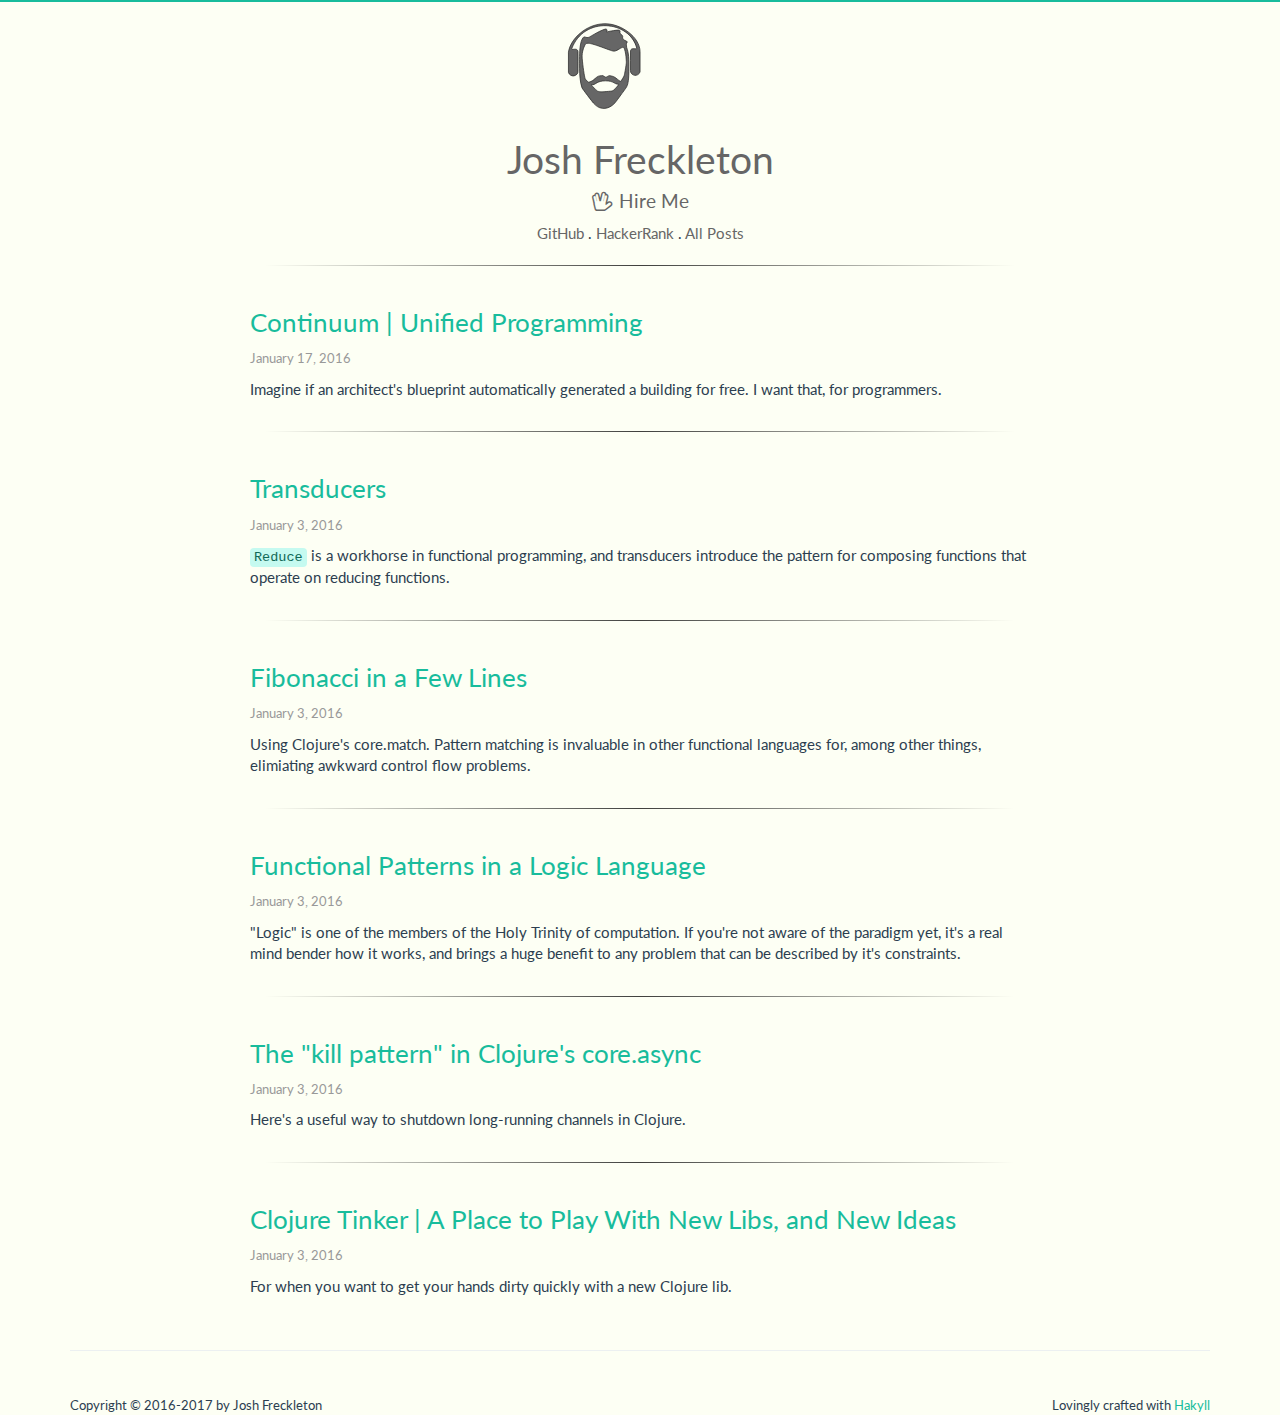
==== commit 6a1d60f6: "based on commit: b95a449" ====
--- a/index.html
+++ b/index.html
@@ -103,15 +103,15 @@
     </li>
     
 </ul>
-<small>
-    <p class="text-center">
-        <a class="head-color" href="https://github.com/freckletonj">Github</a>
-        .
-        <a class="head-color" href>RSS</a>
-        .
-        <a class="head-color" href="./archive">All Posts</a>
-    </p>
-</small>
+
+<p class="text-center">
+    <a class="head-color" href="https://github.com/freckletonj">GitHub</a>
+    .
+    <a class="head-color" href="https://www.hackerrank.com/freckletonj">HackerRank</a>
+    .
+    <a class="head-color" href="./archive">All Posts</a>
+</p>
+
 
 
 <ul class="no-bullet">
@@ -147,11 +147,11 @@
         <div class="row">
             <h3>
                 <a href="./posts/2016-01-03-core-match/">
-                    Core.Match | Fibonacci in a Few Lines
-                </a>
-            </h3>
-            <small class="essay-date">January  3, 2016</small>
-            <p class="essay-description">Pattern matching is invaluable in other functional languages for, among other things, elimiating awkward control flow problems.</p>
+                    Fibonacci in a Few Lines
+                </a>
+            </h3>
+            <small class="essay-date">January  3, 2016</small>
+            <p class="essay-description">Using Clojure's core.match. Pattern matching is invaluable in other functional languages for, among other things, elimiating awkward control flow problems.</p>
         </div>
     </li>
     
@@ -160,11 +160,11 @@
         <div class="row">
             <h3>
                 <a href="./posts/2016-01-03-core-logic-functional-patterns/">
-                    Core.Logic | Functional Patterns in a Logic Language
-                </a>
-            </h3>
-            <small class="essay-date">January  3, 2016</small>
-            <p class="essay-description">"Logic" is one of the members of the Holy Trinity of computation. If you're not aware of the paradigm yet, it's a real minder how it works, and brings a huge benefit to any problem that can be described by it's constraints.</p>
+                    Functional Patterns in a Logic Language
+                </a>
+            </h3>
+            <small class="essay-date">January  3, 2016</small>
+            <p class="essay-description">"Logic" is one of the members of the Holy Trinity of computation. If you're not aware of the paradigm yet, it's a real mind bender how it works, and brings a huge benefit to any problem that can be described by it's constraints.</p>
         </div>
     </li>
     
@@ -173,7 +173,7 @@
         <div class="row">
             <h3>
                 <a href="./posts/2016-01-03-core-async-kill-pattern/">
-                    Core.Async | The Kill Pattern
+                    The "kill pattern" in Clojure's core.async
                 </a>
             </h3>
             <small class="essay-date">January  3, 2016</small>
@@ -195,13 +195,31 @@
     </li>
     
 </ul>
+
 
 
 
                     </div>
                 </div>
             </div>
-        </div>
-
+
+            </br>
+            <hr>
+            </br>
+            
+            <footer>
+                <div class="pull-left">
+                    <small>Copyright © 2016-2017 by Josh Freckleton </small>
+                </div>
+                <div class="pull-right">
+                    <small>Lovingly crafted with <a href="https://jaspervdj.be/hakyll/">Hakyll</a></small>
+                </div>
+            </footer>
+            
+        </div>
+
+        
+        
+        
     </body>
 </html>
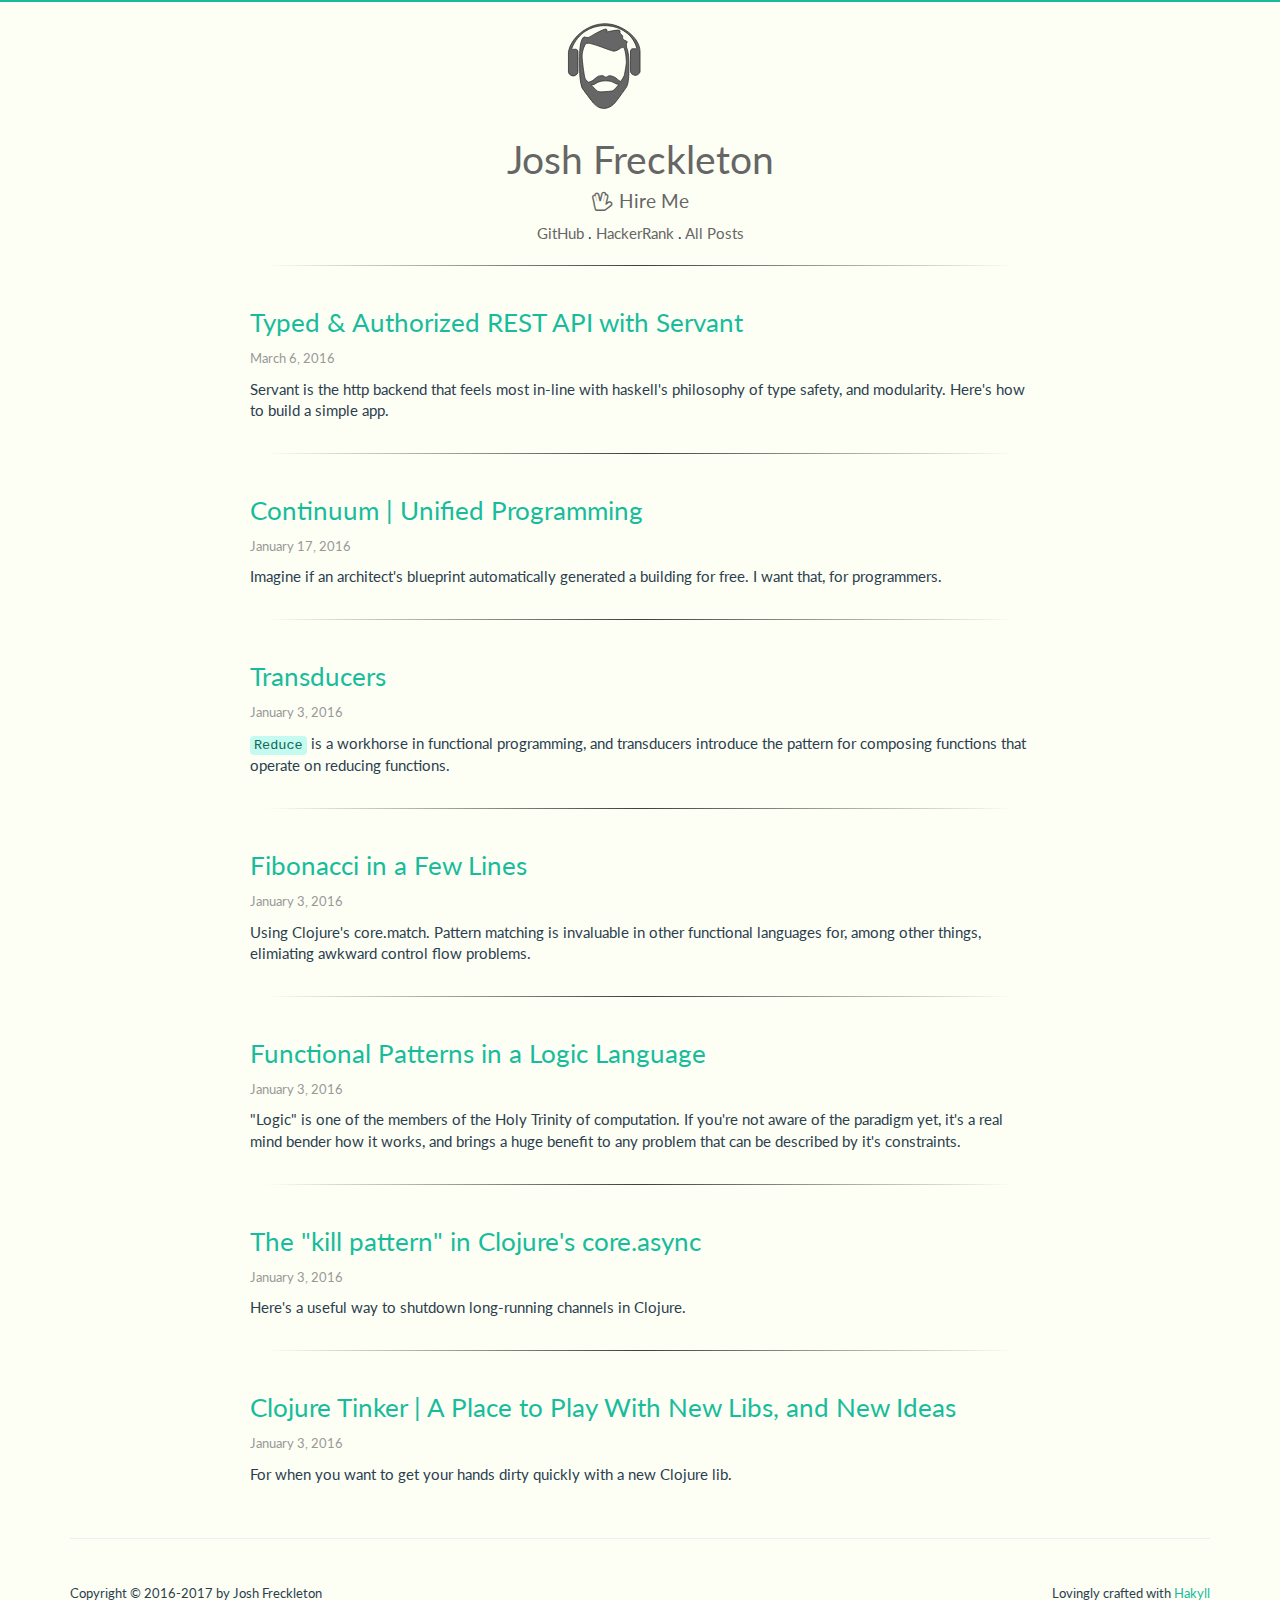
==== commit 0c8daca6: "based on commit: a696ffc" ====
--- a/index.html
+++ b/index.html
@@ -115,6 +115,19 @@
 
 
 <ul class="no-bullet">
+    
+    <hr class="style">
+    <li>
+        <div class="row">
+            <h3>
+                <a href="./posts/2016-03-06-typed-rest-api-with-servant/">
+                    Typed & Authorized REST API with Servant
+                </a>
+            </h3>
+            <small class="essay-date">March  6, 2016</small>
+            <p class="essay-description">Servant is the http backend that feels most in-line with haskell's philosophy of type safety, and modularity. Here's how to build a simple app.</p>
+        </div>
+    </li>
     
     <hr class="style">
     <li>
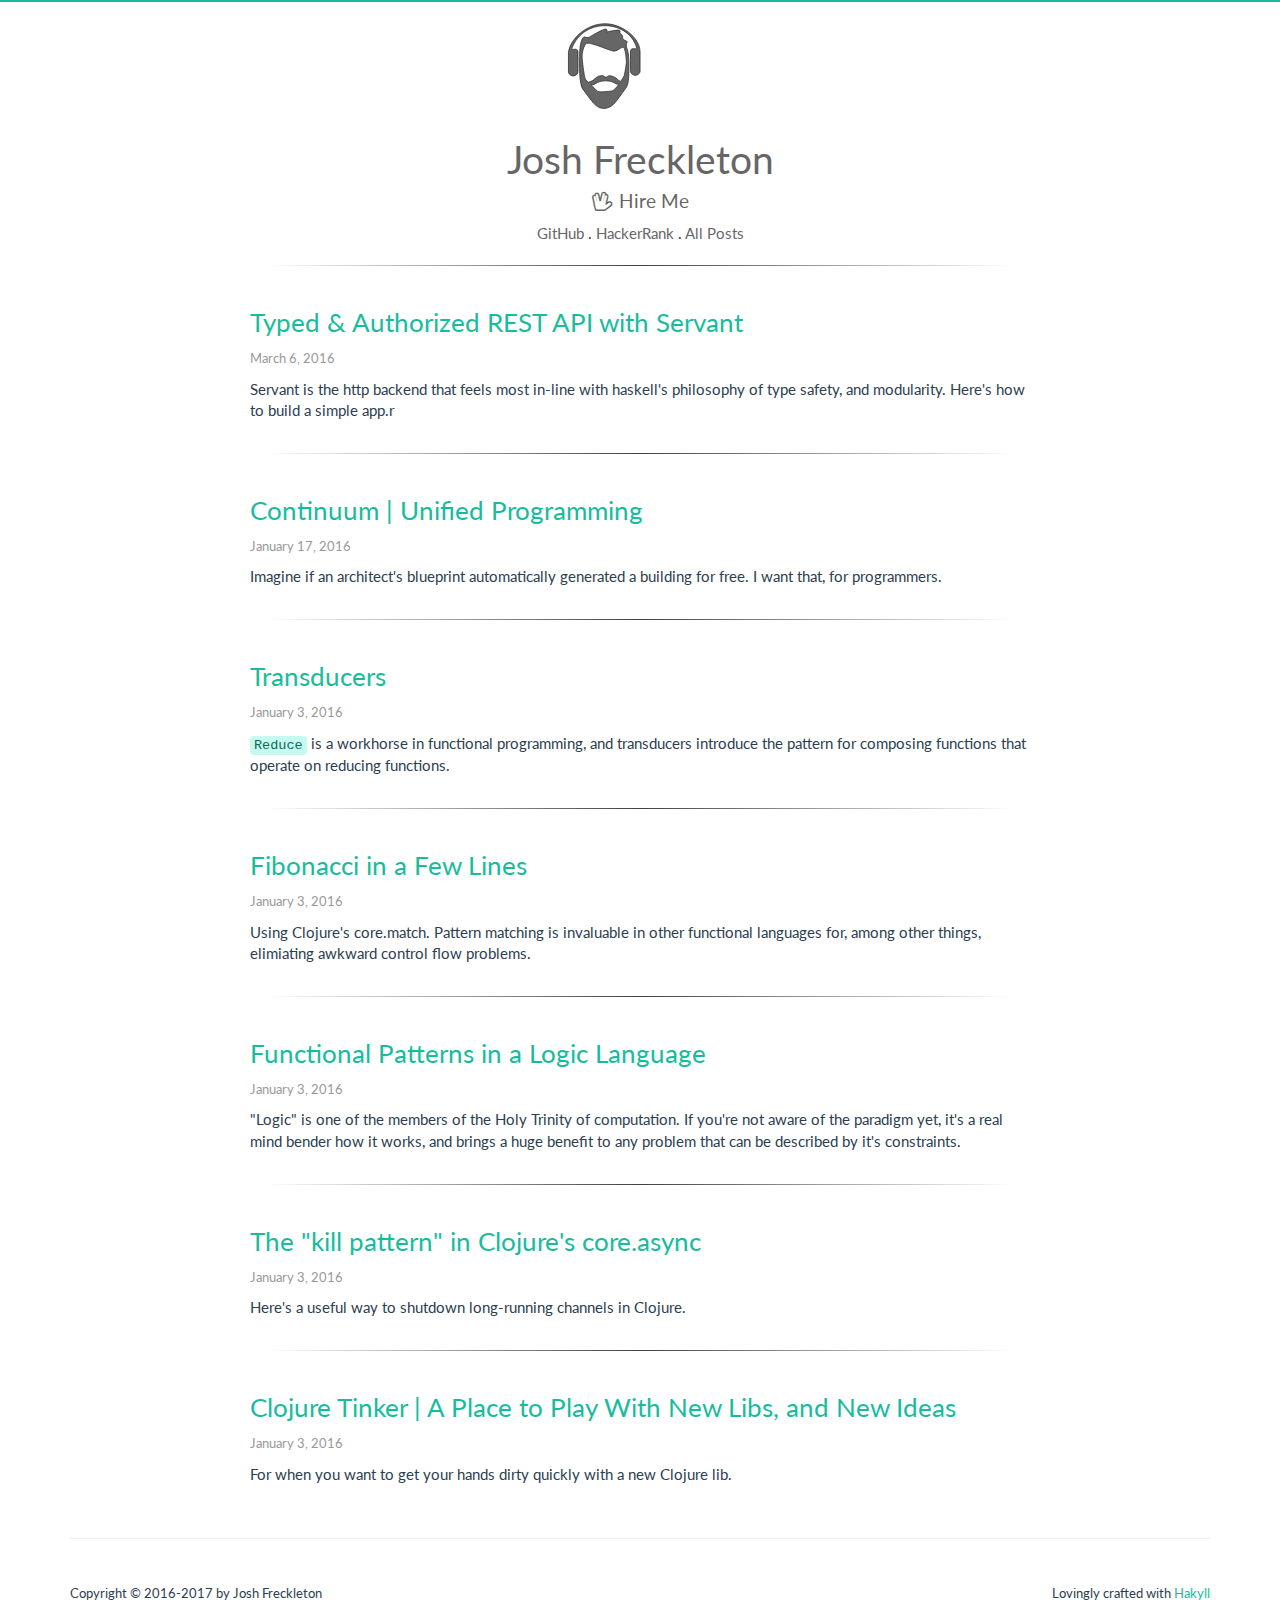
==== commit 0465fec2: "based on commit: a696ffc" ====
--- a/index.html
+++ b/index.html
@@ -125,7 +125,7 @@
                 </a>
             </h3>
             <small class="essay-date">March  6, 2016</small>
-            <p class="essay-description">Servant is the http backend that feels most in-line with haskell's philosophy of type safety, and modularity. Here's how to build a simple app.</p>
+            <p class="essay-description">Servant is the http backend that feels most in-line with haskell's philosophy of type safety, and modularity. Here's how to build a simple app.r</p>
         </div>
     </li>
     
--- a/css/default.css
+++ b/css/default.css
@@ -1 +1 @@
-body{background-color:#fdfff4}.head-title{text-decoration:none}.head-title:hover{text-decoration:none}.head-color{color:#666}.head-color:visited{color:#666}.head-color:hover{color:#999}.head-color:active{color:#666}div.banner{position:absolute;top:0;left:0;background-color:#18bc9c;width:100%;height:2px}.no-bullet{list-style-type:none;padding:0;margin:0}hr.style{border:0;height:1px;background-image:linear-gradient(to right, rgba(0, 0, 0, 0), rgba(0, 0, 0, 0.75), rgba(0, 0, 0, 0))}code{background-color:#C5FAF0;color:#116957}a:visited{color:#aaa}table a:not(.btn){text-decoration:none}.beard{max-height:90px}svg.beard:hover .headphones{transition:0.5s;fill:rgba(128,128,128,0)}svg.beard:hover .face{transition:0.5s;fill:rgba(128,128,128,0)}.essay-date{color:#999}.essay-description{padding-top:10px}+body{background-color:#ffffff}.head-title{text-decoration:none}.head-title:hover{text-decoration:none}.head-color{color:#666}.head-color:visited{color:#666}.head-color:hover{color:#999}.head-color:active{color:#666}div.banner{position:absolute;top:0;left:0;background-color:#18bc9c;width:100%;height:2px}.no-bullet{list-style-type:none;padding:0;margin:0}hr.style{border:0;height:1px;background-image:linear-gradient(to right, rgba(0, 0, 0, 0), rgba(0, 0, 0, 0.75), rgba(0, 0, 0, 0))}code{background-color:#C5FAF0;color:#116957}a:visited{color:#aaa}table a:not(.btn){text-decoration:none}.beard{max-height:90px}svg.beard:hover .headphones{transition:0.5s;fill:rgba(128,128,128,0)}svg.beard:hover .face{transition:0.5s;fill:rgba(128,128,128,0)}.essay-date{color:#999}.essay-description{padding-top:10px}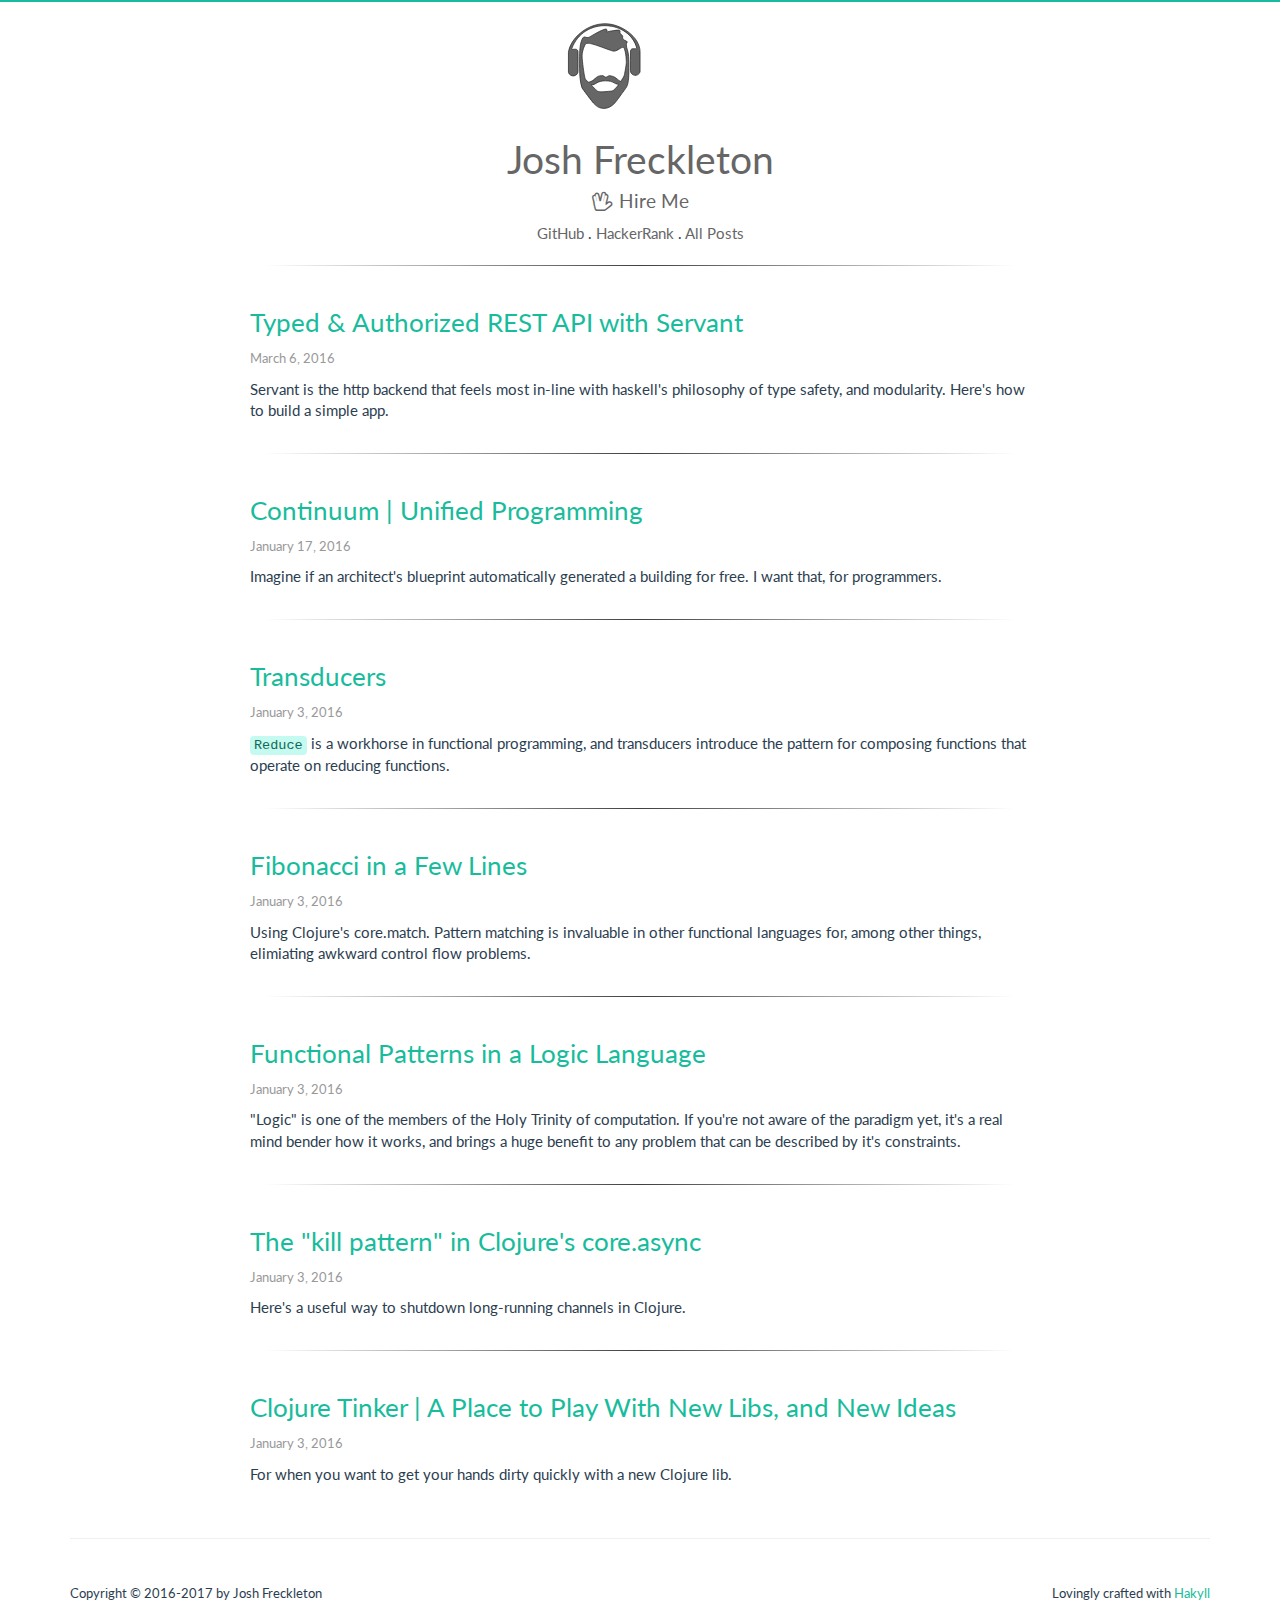
==== commit 795f1840: "based on commit: a696ffc" ====
--- a/index.html
+++ b/index.html
@@ -125,7 +125,7 @@
                 </a>
             </h3>
             <small class="essay-date">March  6, 2016</small>
-            <p class="essay-description">Servant is the http backend that feels most in-line with haskell's philosophy of type safety, and modularity. Here's how to build a simple app.r</p>
+            <p class="essay-description">Servant is the http backend that feels most in-line with haskell's philosophy of type safety, and modularity. Here's how to build a simple app.</p>
         </div>
     </li>
     
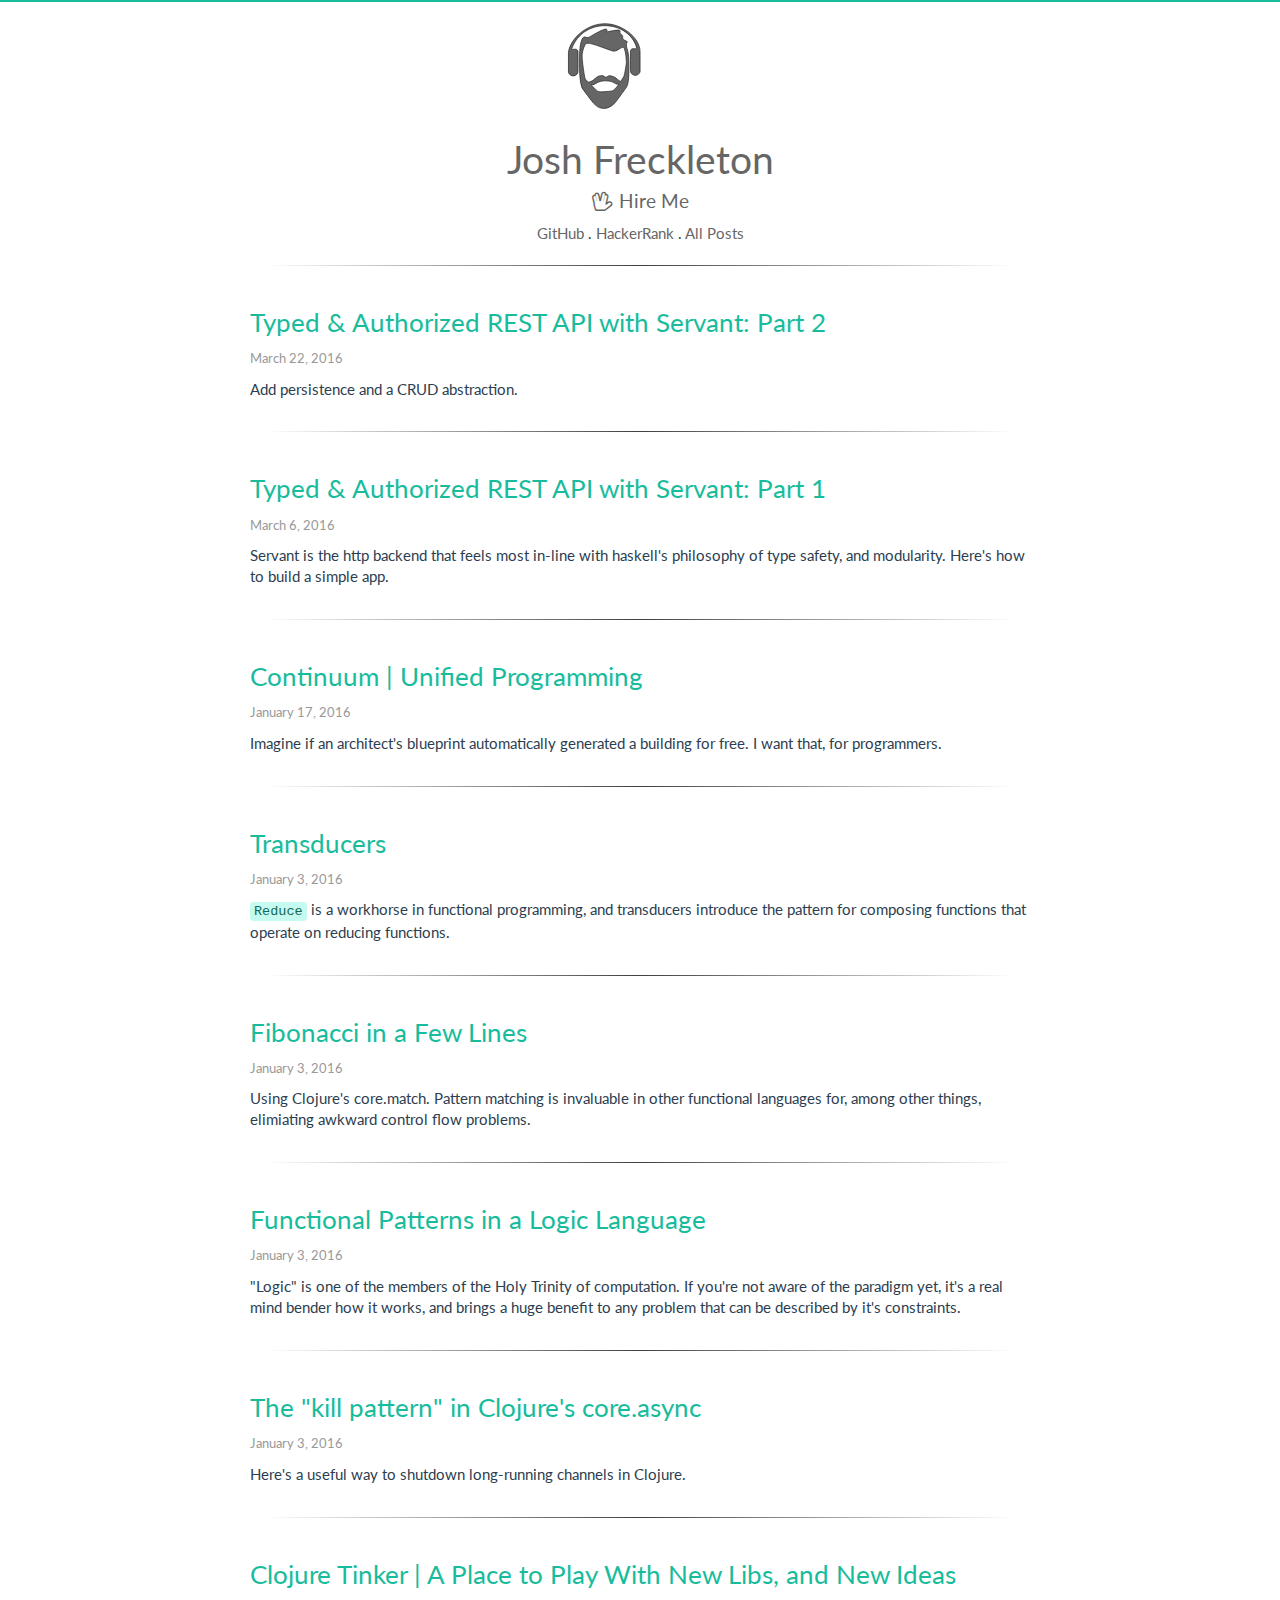
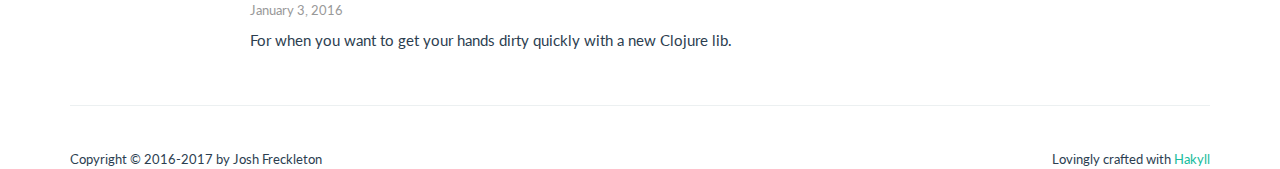
==== commit 4c74e16e: "based on commit: d3e85ef" ====
--- a/index.html
+++ b/index.html
@@ -120,8 +120,21 @@
     <li>
         <div class="row">
             <h3>
+                <a href="./posts/2016-03-22-typed-rest-api-with-servant-02/">
+                    Typed & Authorized REST API with Servant: Part 2
+                </a>
+            </h3>
+            <small class="essay-date">March 22, 2016</small>
+            <p class="essay-description">Add persistence and a CRUD abstraction.</p>
+        </div>
+    </li>
+    
+    <hr class="style">
+    <li>
+        <div class="row">
+            <h3>
                 <a href="./posts/2016-03-06-typed-rest-api-with-servant/">
-                    Typed & Authorized REST API with Servant
+                    Typed & Authorized REST API with Servant: Part 1
                 </a>
             </h3>
             <small class="essay-date">March  6, 2016</small>
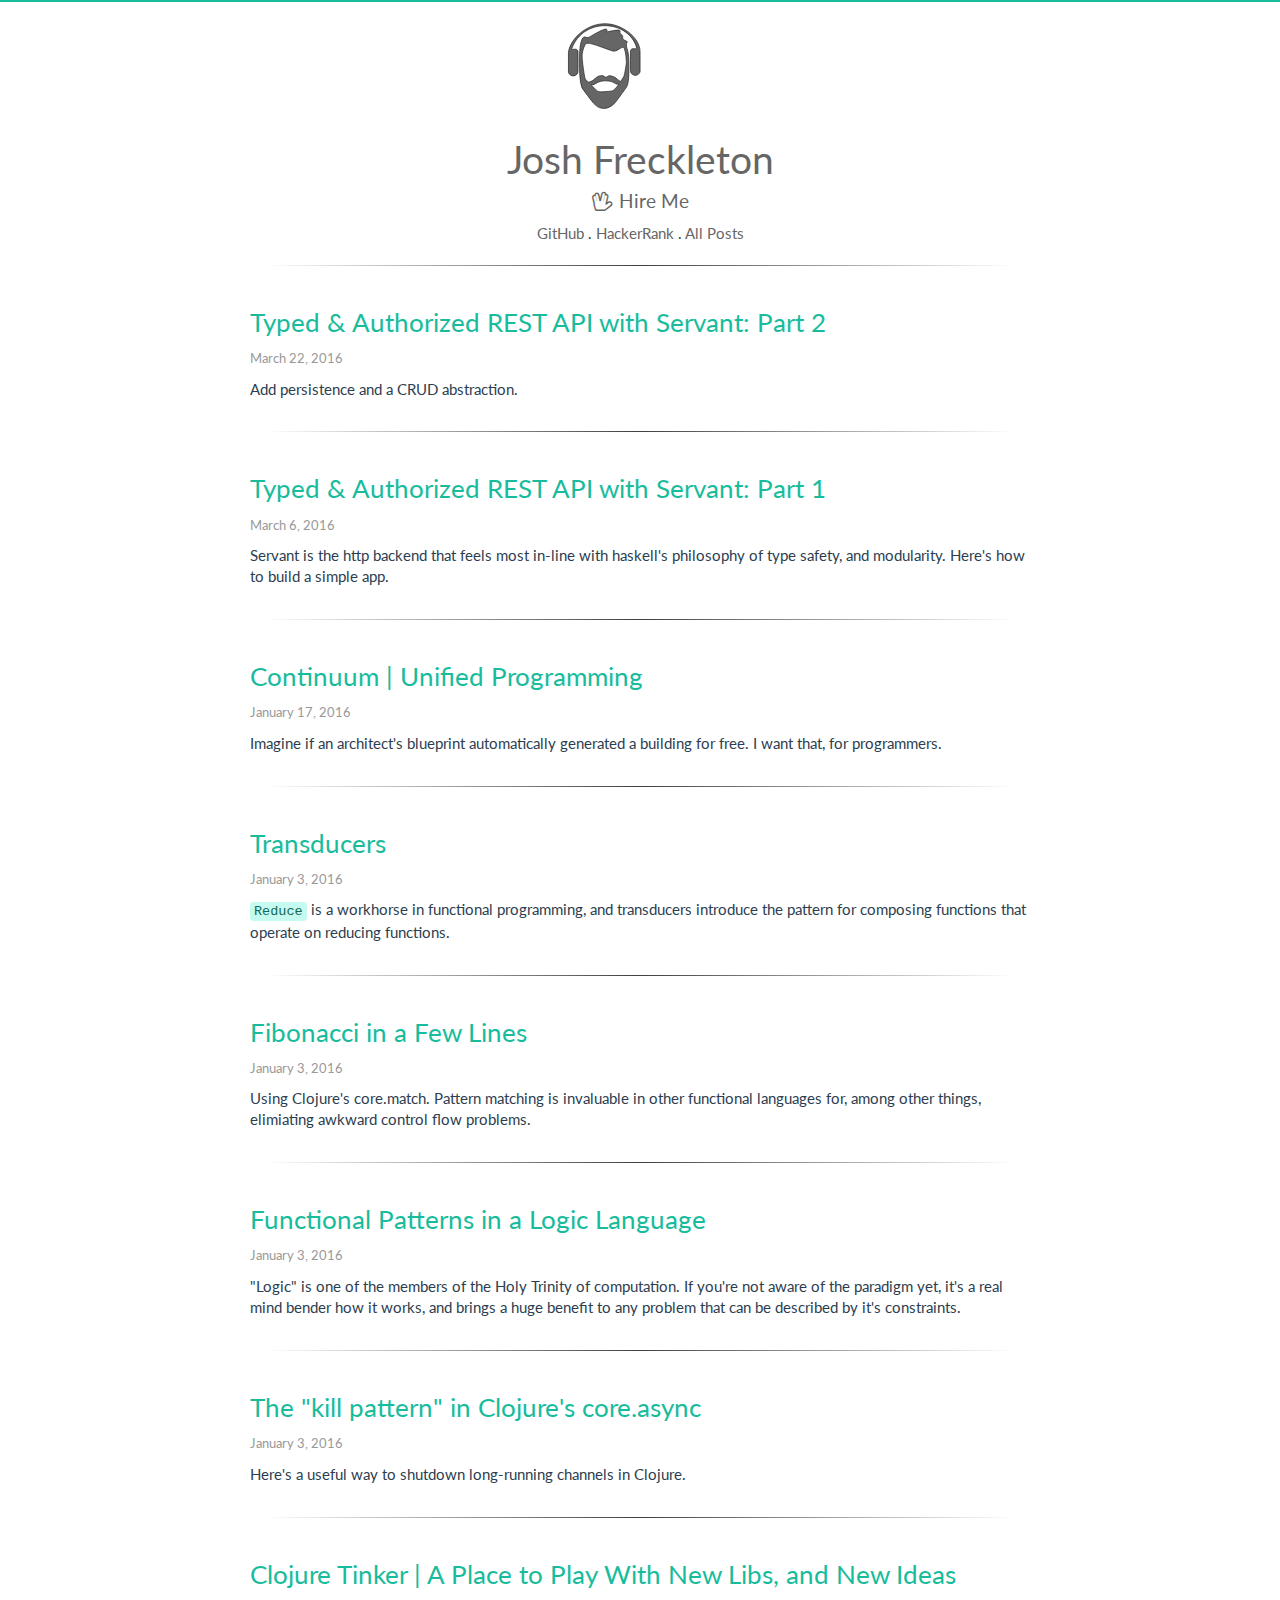
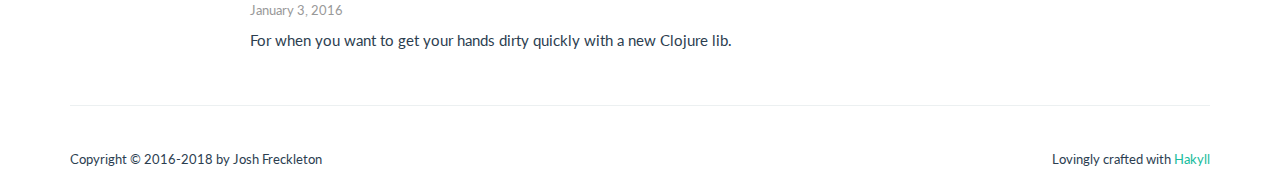
==== commit 9e60638c: "update copyright data" ====
--- a/index.html
+++ b/index.html
@@ -235,7 +235,7 @@
             
             <footer>
                 <div class="pull-left">
-                    <small>Copyright © 2016-2017 by Josh Freckleton </small>
+                    <small>Copyright © 2016-2018 by Josh Freckleton </small>
                 </div>
                 <div class="pull-right">
                     <small>Lovingly crafted with <a href="https://jaspervdj.be/hakyll/">Hakyll</a></small>
